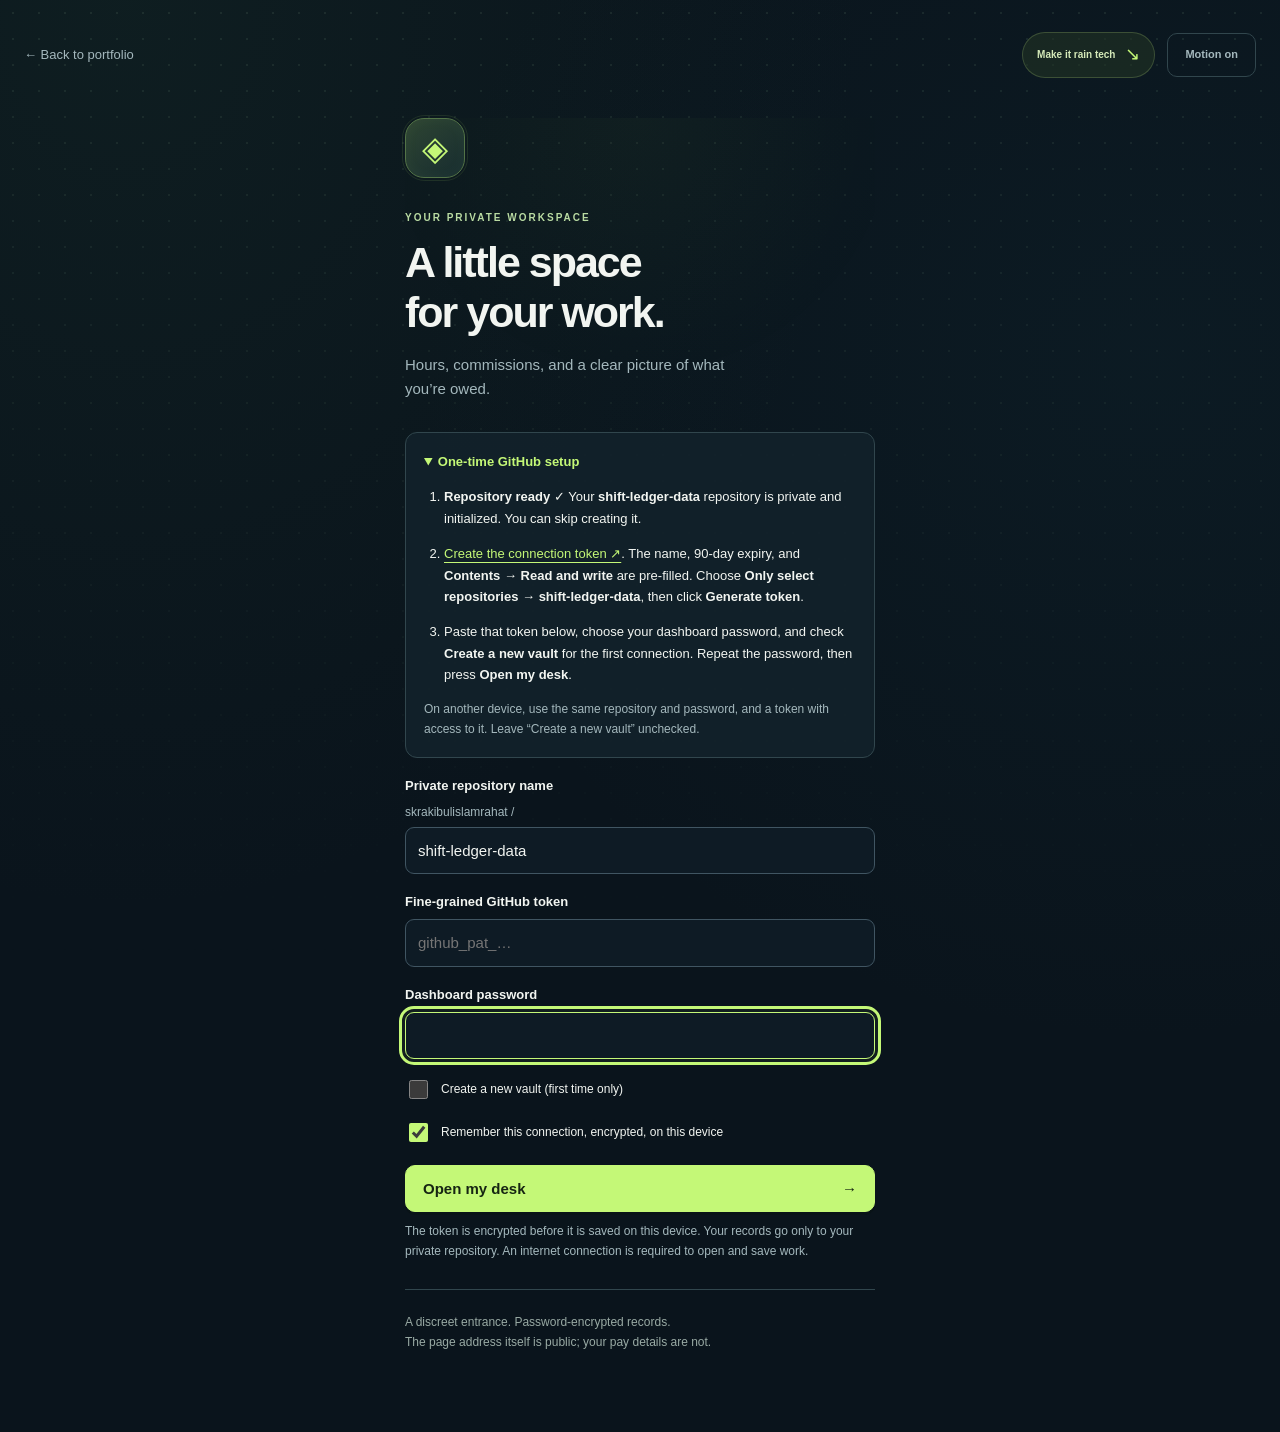
==== desk/index.html @ 4c1193f6 "Add separate company borrowing notebook with a sticky balance" ====
<!doctype html>
<html lang="en">
<head>
  <meta charset="utf-8">
  <meta name="viewport" content="width=device-width, initial-scale=1">
  <meta name="robots" content="noindex,nofollow,noarchive">
  <meta name="referrer" content="no-referrer">
  <meta name="theme-color" content="#0d1620">
  <meta http-equiv="Content-Security-Policy" content="default-src 'none'; script-src 'self'; style-src 'self'; connect-src https://api.github.com; img-src 'self' data:; font-src 'self'; base-uri 'none'; form-action 'none'; object-src 'none';">
  <title>Private desk</title>
  <link rel="icon" href="../favicon.ico">
  <link rel="stylesheet" href="./style.css?v=3">
  <link rel="stylesheet" href="./delight.css?v=3">
  <link rel="stylesheet" href="./workbench.css?v=5.1">
  <link rel="stylesheet" href="./sticky.css?v=6">
  <script type="module" src="./app.mjs?v=6"></script>
  <script type="module" src="./effects.mjs?v=5"></script>
  <script type="module" src="./ambience.mjs?v=5.1"></script>
</head>
<body>
  <div id="cursor-glow" aria-hidden="true"></div>
  <div id="gate" class="gate">
    <div class="gate-toolbar"><a href="../" class="back-link">← Back to portfolio</a><div class="gate-tools"><button type="button" class="rain-button" data-device-rain>Make it rain tech <span aria-hidden="true">↘</span></button><button class="motion-toggle quiet" data-motion-toggle type="button" aria-pressed="true">Motion on</button></div></div>
    <main class="gate-card">
      <button class="brand-mark secret-key" type="button" data-secret-key aria-label="Private desk logo. Tap three times for a secret." title="Curiosity has its rewards. Try three taps.">◈</button>
      <p class="eyebrow">YOUR PRIVATE WORKSPACE</p>
      <h1>A little space<br>for your work.</h1>
      <p class="muted">Hours, commissions, and a clear picture of what you’re owed.</p>
      <form id="unlock-form">
        <label for="unlock-password">Your password</label>
        <input id="unlock-password" name="password" type="password" autocomplete="current-password" required>
        <button class="primary full" type="submit">Unlock my desk <span aria-hidden="true">→</span></button>
        <button class="text-button full" type="button" data-action="connection">Change connection / use another token</button>
      </form>
      <form id="connect-form" hidden>
        <details class="setup-guide" open>
          <summary>One-time GitHub setup</summary>
          <ol>
            <li><strong>Repository ready ✓</strong> Your <strong>shift-ledger-data</strong> repository is private and initialized. You can skip creating it.</li>
            <li><a href="https://github.com/settings/personal-access-tokens/new?name=Private+Desk&amp;description=Sync+encrypted+work+records&amp;target_name=skrakibulislamrahat&amp;expires_in=90&amp;contents=write" target="_blank" rel="noopener noreferrer">Create the connection token ↗</a>. The name, 90-day expiry, and <strong>Contents → Read and write</strong> are pre-filled. Choose <strong>Only select repositories → shift-ledger-data</strong>, then click <strong>Generate token</strong>.</li>
            <li>Paste that token below, choose your dashboard password, and check <strong>Create a new vault</strong> for the first connection. Repeat the password, then press <strong>Open my desk</strong>.</li>
          </ol>
          <p>On another device, use the same repository and password, and a token with access to it. Leave “Create a new vault” unchecked.</p>
        </details>
        <label for="repo">Private repository name</label>
        <div class="input-prefix">skrakibulislamrahat /</div>
        <input id="repo" name="repo" value="shift-ledger-data" required pattern="[A-Za-z0-9_.-]{1,100}" autocomplete="off">
        <label for="token">Fine-grained GitHub token</label>
        <input id="token" name="token" type="password" required autocomplete="off" spellcheck="false" placeholder="github_pat_…">
        <label for="password">Dashboard password</label>
        <input id="password" name="password" type="password" required autocomplete="current-password">
        <label class="check"><input type="checkbox" name="create" id="create-vault"> Create a new vault (first time only)</label>
        <div id="confirm-wrap" hidden>
          <label for="confirm-password">Repeat password · at least 12 characters</label>
          <input id="confirm-password" type="password" name="confirm" autocomplete="new-password">
          <p class="hint">Save this password in your password manager. There is no password reset for encrypted records.</p>
        </div>
        <label class="check"><input type="checkbox" name="remember" checked> Remember this connection, encrypted, on this device</label>
        <button class="primary full" type="submit">Open my desk <span aria-hidden="true">→</span></button>
        <p class="hint">The token is encrypted before it is saved on this device. Your records go only to your private repository. An internet connection is required to open and save work.</p>
      </form>
      <p class="gate-note">A discreet entrance. Password-encrypted records.<br>The page address itself is public; your pay details are not.</p>
    </main>
  </div>
  <div id="workspace" hidden>
    <header class="app-header">
      <div class="header-identity"><button class="secret-key" type="button" data-secret-key aria-label="Private desk logo. Tap three times for a secret." title="Curiosity has its rewards. Try three taps.">◈</button><div><span class="wordmark">Private desk<span class="brand-period">.</span></span><span class="wordmark-caption">YOUR PERSONAL WORKBENCH</span></div></div>
      <a class="portfolio-link" href="../">← Back to portfolio</a>
      <div class="header-actions"><span id="sync-status" role="status">Connected</span><button class="motion-toggle quiet" data-motion-toggle type="button" aria-pressed="true">Motion on</button><button data-action="refresh" class="quiet">Refresh</button><button data-action="lock" class="quiet">Lock ↗</button></div>
    </header>
    <div class="app-shell">
      <div class="workspace-nav">
        <nav aria-label="Dashboard">
          <button data-view="today"><span aria-hidden="true">◷</span> Workbench</button>
          <button data-view="unpaid"><span aria-hidden="true">↗</span> Unpaid <span id="unpaid-count" class="badge">0</span></button>
          <button data-view="history"><span aria-hidden="true">▤</span> Payments</button>
          <button data-view="settings"><span aria-hidden="true">⚙</span> Settings</button>
        </nav>
        <button class="rain-button" type="button" data-device-rain><span aria-hidden="true">✧</span> Make it rain tech <span aria-hidden="true">↘</span></button>
      </div>
      <main id="main" tabindex="-1"></main>
      <footer class="desk-footer"><span><span class="status-dot" aria-hidden="true"></span> Your work. Safely kept.<small id="connection-label"></small></span><span>Auto-locks after 15 minutes.<small>A running shift keeps its start time.</small></span><button type="button" class="quiet" data-device-rain>Forecast: a chance of gadgets ↘</button></footer>
    </div>
  </div>
  <div id="notice" class="notice" role="alert" hidden><span id="notice-text"></span><button data-action="dismiss" aria-label="Dismiss message">×</button></div>
  <dialog id="modal"><div class="modal-top"><p class="eyebrow" id="modal-kicker">PRIVATE DESK</p><button data-action="close-modal" aria-label="Close dialog">×</button></div><div id="modal-content"></div></dialog>
  <dialog id="play-dialog" aria-labelledby="play-title" aria-describedby="play-description">
    <div class="modal-top"><p class="eyebrow">◈ SECRET UNLOCKED / THE POCKET LAB</p><button type="button" data-play-close aria-label="Close mini-game">×</button></div>
    <h2 id="play-title">A little bench break.</h2>
    <p id="play-description" class="muted">Tap the glowing, cracked phone to repair it. How many can you rescue?</p>
    <div class="game-toolbar"><div class="game-stats"><div><span>REPAIRED</span><strong id="game-score">0</strong></div><div><span id="game-time-label">SECONDS</span><strong id="game-time">20</strong></div></div><button type="button" id="game-mode" class="quiet" aria-pressed="false">Untimed mode</button></div>
    <div id="phone-grid" class="phone-grid" role="group" aria-label="Repair bench"></div>
    <p id="game-message" class="game-message" role="status">Your tiny repair universe is ready.</p>
    <div class="game-footer"><button type="button" id="game-start" class="primary">Start repairing →</button><span class="hint">Just for fun. Your work records stay untouched.</span></div>
  </dialog>
  <div id="secret-hint" class="secret-hint" role="status" hidden></div>
  <canvas id="desk-sparks" aria-hidden="true"></canvas>
  <canvas id="device-weather" aria-hidden="true"></canvas>
  <div id="print-report"></div>
  <input id="backup-file" type="file" accept=".json,application/json" hidden>
  <noscript>This private desk needs JavaScript to encrypt and open your records.</noscript>
</body>
</html>
---- desk/style.css ----
:root{color-scheme:dark;--bg:#0d1620;--panel:#14212c;--panel2:#192935;--border:#2c3e49;--text:#f2f5f1;--muted:#a5b5bd;--green:#c4f877;--ink:#162512;--danger:#ffb7aa;--radius:20px;font-family:Inter,ui-sans-serif,-apple-system,BlinkMacSystemFont,"Segoe UI",sans-serif;font-synthesis:none}
*{box-sizing:border-box}body{margin:0;background:var(--bg);color:var(--text);font-size:15px;line-height:1.55}button,input,select,textarea{font:inherit}button,a,input,textarea{touch-action:manipulation}button{cursor:pointer;border:1px solid var(--border);border-radius:10px;background:var(--panel2);color:var(--text);padding:11px 17px;min-height:44px;font-weight:600;transition:background .16s,transform .16s}button:hover{background:#243a48}button:active{transform:translateY(1px)}button:disabled{opacity:.5;cursor:wait}a{color:var(--green);text-underline-offset:4px}a:hover{color:#e1ffb8}input,textarea,select{width:100%;border:1px solid #405562;border-radius:9px;background:#0e1b25;color:var(--text);padding:11px 12px;min-height:46px}input:disabled{opacity:.6}input[type=checkbox]{accent-color:var(--green);width:19px;min-height:19px;height:19px;flex:0 0 auto}input[type=number]{font-variant-numeric:tabular-nums}textarea{resize:vertical;min-height:84px}label{display:block;font-size:13px;font-weight:600;margin:18px 0 7px}h1,h2,h3,p{margin-top:0}h1{font-size:clamp(30px,4vw,44px);line-height:1.15;letter-spacing:-1.7px;font-weight:650;margin-bottom:16px}h2{font-size:23px;letter-spacing:-.6px;margin-bottom:8px}h3{font-size:16px;letter-spacing:-.2px}p{margin-bottom:16px}small,.hint{font-size:12px;color:var(--muted);line-height:1.6}.hint{margin:10px 0}.muted{color:var(--muted)}.eyebrow{font-size:10px;font-weight:700;letter-spacing:2px;color:var(--muted);margin-bottom:13px}.primary{background:var(--green);border-color:var(--green);color:var(--ink)}.primary:hover{background:#d7ff9e;color:var(--ink)}.danger{color:var(--danger);border-color:#73473f;background:#302625}.quiet,.text-button{background:transparent}.text-button{border-color:transparent;color:var(--muted);font-size:12px}.full{width:100%;margin-top:20px;display:flex;justify-content:space-between;align-items:center}.text-button.full{justify-content:center;margin-top:6px}.check{display:flex;align-items:center;gap:10px;font-size:12px;font-weight:400}.gate{padding:32px 24px 64px;min-height:100vh;background:radial-gradient(ellipse at 50% 0,#20322b 0,transparent 60%)}.back-link{color:var(--muted);text-decoration:none;font-size:13px}.gate-card{width:min(100%,470px);margin:40px auto 0}.brand-mark{display:grid;place-items:center;width:54px;height:54px;border:1px solid #698447;border-radius:16px;background:#223323;color:var(--green);font-size:29px;margin-bottom:32px}.gate-card h1{font-size:43px}.gate-card>.muted{max-width:340px;margin-bottom:32px}.gate-note{color:#99aaa4;border-top:1px solid var(--border);padding-top:22px;margin-top:28px;font-size:12px;line-height:1.7}.setup-guide{padding:18px;background:var(--panel);border:1px solid var(--border);border-radius:12px;font-size:13px;line-height:1.65}.setup-guide summary{cursor:pointer;font-weight:600;color:var(--green)}.setup-guide ol{padding-left:20px}.setup-guide li{margin:14px 0}.setup-guide p{font-size:12px;margin-bottom:0;color:var(--muted)}.input-prefix{font-size:12px;color:var(--muted);padding-bottom:5px}.app-header{height:86px;border-bottom:1px solid var(--border);padding:0 40px;display:flex;align-items:center;justify-content:space-between;gap:16px}.wordmark{color:var(--text);text-decoration:none;font-size:19px;font-weight:600;letter-spacing:-.7px;white-space:nowrap}.wordmark span{color:var(--green);margin-right:10px}.header-actions{display:flex;align-items:center;gap:12px}.header-actions button{font-size:12px;min-height:38px;padding:7px 13px}#sync-status{font-size:11px;color:var(--muted);max-width:230px}.app-shell{display:grid;grid-template-columns:220px minmax(0,1fr);max-width:1440px;margin:auto;min-height:calc(100vh - 86px)}.sidebar{padding:42px 24px;border-right:1px solid var(--border);display:flex;flex-direction:column}.sidebar>.eyebrow{font-size:8px}.sidebar nav{display:grid;gap:8px}.sidebar nav button{display:flex;gap:12px;align-items:center;border:0;background:transparent;text-align:left;font-size:13px;min-height:48px;padding:12px}.sidebar nav button>span:first-child{font-size:20px;width:20px}.sidebar nav button[aria-current=page]{background:#243629;color:var(--green)}.badge{margin-left:auto;background:#344c2d;color:var(--green);padding:1px 7px;font-size:11px!important;border-radius:20px}.sidebar-foot{margin-top:auto;padding-top:80px;color:var(--muted);font-size:10px}.sidebar-foot p{font-size:10px;margin:8px 0;color:#83959e;overflow-wrap:anywhere}.status-dot{display:inline-block;height:6px;width:6px;background:var(--green);border-radius:50%;margin-right:6px}#main{padding:42px 40px 60px;min-width:0}.page-head{display:flex;justify-content:space-between;align-items:flex-start;gap:20px;margin-bottom:30px}.page-head h1{font-size:34px;margin-bottom:9px}.page-head p{font-size:13px;margin-bottom:0}.date-control{max-width:174px}.date-control label{margin:0 0 6px;font-size:11px}.panel{background:var(--panel);border:1px solid var(--border);border-radius:var(--radius);padding:26px}.panel+.panel{margin-top:20px}.two-cols{display:grid;grid-template-columns:minmax(0,1.35fr) minmax(260px,1fr);gap:20px;align-items:start}.two-cols .panel+.panel{margin-top:0}.clock-panel{display:flex;align-items:center;justify-content:space-between;gap:18px;margin-bottom:24px;background:linear-gradient(115deg,#253728,#1a2a29);border-color:#49613c}.clock-panel .eyebrow{color:#bdd2ae;margin-bottom:6px}.clock-amount{font-size:32px;line-height:1.1;font-weight:550;letter-spacing:-1px;font-variant-numeric:tabular-nums}.clock-caption{font-size:11px;color:#b3c8b8;margin:7px 0 0}.pill{display:inline-flex;align-items:center;gap:6px;border:1px solid var(--border);border-radius:20px;padding:4px 9px;font-size:10px;color:var(--muted)}.pill.live{border-color:#698447;color:var(--green)}.section-row{display:flex;align-items:center;justify-content:space-between;gap:12px;margin-bottom:16px}.section-row h2,.section-row h3{margin:0}.section-row button{font-size:12px;padding:7px 11px;min-height:36px}.counter-row{display:flex;justify-content:space-between;align-items:center;border-top:1px solid var(--border);padding:17px 0;gap:10px}.counter-row:last-of-type{padding-bottom:0}.counter-title{font-size:13px;font-weight:550}.counter-title small{display:block;font-size:11px;font-weight:400;margin-top:3px}.stepper{display:flex;align-items:center;gap:5px}.stepper button{width:36px;padding:0;min-height:38px;font-size:19px}.stepper input{width:57px;min-height:38px;padding:7px 2px;text-align:center;background:transparent;border-color:transparent;font-size:17px;appearance:textfield}.stepper input::-webkit-inner-spin-button{appearance:none}.form-footer{display:flex;align-items:center;justify-content:space-between;gap:12px;margin-top:22px}.form-footer .hint{margin:0}.amount-big{font-size:42px;font-weight:600;line-height:1.2;letter-spacing:-1.8px;font-variant-numeric:tabular-nums;margin:14px 0 20px}.breakdown{display:grid;gap:13px;font-size:13px}.breakdown>div{display:flex;justify-content:space-between;gap:12px}.breakdown>div>span{color:var(--muted)}.breakdown strong{font-weight:500;font-variant-numeric:tabular-nums}.rule{border:0;border-top:1px solid var(--border);margin:23px 0}.bonus-note{color:var(--green);font-size:12px;margin:16px 0 0}.mini-stats{display:grid;grid-template-columns:repeat(3,1fr);gap:16px;margin:24px 0}.mini-stat{border:1px solid var(--border);border-radius:16px;background:var(--panel);padding:20px}.mini-stat span{display:block;font-size:11px;color:var(--muted);margin-bottom:8px}.mini-stat strong{font-size:25px;font-weight:550;letter-spacing:-.7px}.empty{text-align:center;padding:42px 24px;color:var(--muted)}.empty .empty-icon{display:block;font-size:36px;color:#64835c;margin-bottom:12px}.empty h2{color:var(--text);font-size:22px}.empty p{font-size:13px;max-width:340px;margin:0 auto 22px}.row-list{display:grid;gap:12px}.day-row,.payment-row{background:var(--panel);border:1px solid var(--border);border-radius:14px;padding:18px;display:flex;align-items:center;gap:16px}.row-copy{flex:1;min-width:0}.row-copy strong{display:block;font-size:14px}.row-copy p{font-size:11px;color:var(--muted);margin:4px 0 0}.row-amount{font-size:18px;font-weight:550;font-variant-numeric:tabular-nums;white-space:nowrap}.row-actions{display:flex;gap:6px}.row-actions button{padding:7px 12px;min-height:38px;font-size:12px}.selection-bar{padding:20px;background:#253629;border:1px solid #4f663e;border-radius:14px;display:flex;justify-content:space-between;gap:16px;align-items:center;margin:24px 0}.selection-bar p{margin:0;font-size:12px;color:#bdccba}.selection-bar strong{display:block;font-size:23px;margin-top:4px;color:var(--text);font-weight:550}.actions{display:flex;gap:8px;flex-wrap:wrap}.rate-grid{display:grid;grid-template-columns:repeat(2,1fr);gap:0 16px}.settings-panel{max-width:700px}.settings-panel .actions{margin-top:20px}.settings-panel details{margin:22px 0 0;font-size:13px;color:var(--muted)}.settings-panel details summary{cursor:pointer;color:var(--text)}.settings-panel details p{margin-top:12px}.notice{position:fixed;bottom:24px;left:50%;transform:translateX(-50%);z-index:30;background:#eef4e8;color:#172413;border:1px solid #c4f877;border-radius:12px;box-shadow:0 15px 70px #0008;padding:16px 12px 16px 20px;display:flex;align-items:center;gap:16px;max-width:650px;width:calc(100% - 40px);font-size:13px}.notice button{background:transparent;color:#172413;border:0;padding:0;min-width:36px;font-size:23px;flex-shrink:0}.notice.error{background:#3c2625;color:#ffe3dc;border-color:#b88072}.notice.error button{color:#ffe3dc}dialog{background:var(--bg);color:var(--text);border:1px solid var(--border);border-radius:22px;width:min(730px,calc(100% - 32px));max-height:90dvh;padding:25px 28px;box-shadow:0 30px 100px #000a}dialog::backdrop{background:#040a12cc;backdrop-filter:blur(4px)}.modal-top{display:flex;align-items:center;justify-content:space-between;margin-bottom:12px}.modal-top .eyebrow{margin:0}.modal-top button{background:transparent;border:0;font-size:25px;padding:0 8px;min-height:36px}.shift-row{display:grid;grid-template-columns:1fr 1fr 80px 36px;gap:9px;align-items:end;border-top:1px solid var(--border);padding:12px 0}.shift-row label{font-size:11px;margin:0 0 6px}.shift-row input{font-size:12px;padding:8px;min-height:42px;min-width:0}.shift-row button{padding:0;min-height:42px}.shift-help{margin-top:12px}.edit-shifts{margin-top:26px}.modal-actions{display:flex;justify-content:flex-end;gap:10px;margin-top:26px;padding-top:20px;border-top:1px solid var(--border)}.modal-actions .danger{margin-right:auto}.report-pre{font-family:ui-monospace,SFMono-Regular,Consolas,monospace;white-space:pre-wrap;overflow-wrap:anywhere;font-size:12px;line-height:1.8;background:var(--panel);padding:20px;border-radius:12px;border:1px solid var(--border);max-height:45vh;overflow:auto}.report-total{font-size:36px;color:var(--green);letter-spacing:-1px;margin:16px 0}.reopened{opacity:.65}.confirm-body{font-size:14px;color:var(--muted)}#print-report{display:none}:focus-visible{outline:3px solid var(--green);outline-offset:3px}[hidden]{display:none!important}.busy{cursor:progress}
@media(min-width:1400px){#main{padding:48px 54px}.two-cols{gap:24px}.panel{padding:30px}}
@media(max-width:1080px){.app-shell{grid-template-columns:180px minmax(0,1fr)}.sidebar{padding:35px 15px}#main{padding:32px 24px}.two-cols{grid-template-columns:1fr}.two-cols>.panel:last-child{margin-top:0}.app-header{padding:0 24px}.amount-big{font-size:36px}}
@media(max-width:700px){body{font-size:14px}.app-header{padding:0 18px;height:72px}.wordmark{font-size:16px}.header-actions{gap:5px}.header-actions button{padding:7px 10px;font-size:11px}#sync-status{display:none}.app-shell{display:flex;flex-direction:column}.sidebar{padding:10px 12px;border-right:0;border-bottom:1px solid var(--border)}.sidebar>.eyebrow,.sidebar-foot{display:none}.sidebar nav{display:flex;justify-content:space-between;gap:3px}.sidebar nav button{gap:6px;min-height:44px;font-size:11px;padding:8px 9px}.sidebar nav button>span:first-child{display:none}.badge{font-size:9px!important;padding:1px 5px}#main{padding:28px 18px 48px}.page-head{gap:12px;margin-bottom:22px}.page-head h1{font-size:28px}.page-head p{font-size:12px}.date-control{max-width:145px}.date-control input{font-size:12px;min-height:42px;padding:8px}.panel{padding:22px;border-radius:17px}.clock-panel{padding:20px;gap:10px}.clock-amount{font-size:28px}.clock-panel button{font-size:12px;padding:10px 13px}.mini-stats{gap:9px}.mini-stat{padding:14px 11px}.mini-stat strong{font-size:20px}.mini-stat span{font-size:10px}.selection-bar{align-items:flex-start;flex-direction:column}.selection-bar .actions{width:100%}.selection-bar .actions button{flex:1;font-size:12px}.day-row,.payment-row{padding:15px 12px;gap:10px;flex-wrap:wrap}.row-actions{margin-left:auto}.row-amount{font-size:16px}.row-copy{min-width:140px}.row-copy p{font-size:10px}.gate{padding:25px 24px 40px}.gate-card{margin-top:35px}.gate-card h1{font-size:38px}.brand-mark{margin-bottom:24px}dialog{padding:20px;max-height:94dvh;width:calc(100% - 20px)}.shift-row{grid-template-columns:1fr 1fr}.shift-row>div:nth-child(3){max-width:120px}.shift-row button{justify-self:end;width:42px}.modal-actions{flex-wrap:wrap}.modal-actions .danger{margin-right:0}.form-footer{align-items:flex-end}.form-footer button{white-space:nowrap}.notice{bottom:14px}.rate-grid{gap:0 12px}}
@media(prefers-reduced-motion:reduce){*{transition:none!important;scroll-behavior:auto!important}}
@media print{color-scheme:light;body{background:#fff;color:#000;font:12px/1.6 sans-serif}body>*:not(#print-report){display:none!important}#print-report{display:block;white-space:pre-wrap;font:11px/1.7 monospace;padding:20px}#print-report:empty::before{content:"Open a payment report and choose Print / PDF."}@page{margin:18mm}}
---- desk/delight.css ----
/* A quiet instrument panel, with a little room for play. */
:root{--cyan:#78dcdf;--glow:#c4f87726}
body{background-image:radial-gradient(ellipse at 85% 0,#244a432e,transparent 48%)}
button,a,input,textarea{transition:background .2s,border-color .2s,box-shadow .2s,color .2s,transform .2s}
button:hover:not(:disabled){border-color:#6b8873}
.primary{box-shadow:0 3px 0 #080f0933,0 0 0 0 var(--glow)}
.primary:hover:not(:disabled){box-shadow:0 0 30px var(--glow);transform:translateY(-2px)}
.primary:active:not(:disabled){transform:translateY(1px)}
input:focus,textarea:focus,select:focus{border-color:var(--green);box-shadow:0 0 0 4px #c4f8770b}
.app-header{position:sticky;top:0;z-index:20;display:grid;grid-template-columns:auto 1fr auto;height:auto;min-height:86px;background:#0d1620f2;backdrop-filter:blur(18px);box-shadow:0 4px 30px #0002}
.header-identity{display:flex;align-items:center;gap:9px}
.portfolio-link{justify-self:start;margin-left:16px;font-size:12px;text-decoration:none;white-space:nowrap;border:1px solid #354b49;border-radius:9px;padding:9px 13px;color:#cee0d6}
.portfolio-link:hover{background:#25382c;border-color:#8aaf61;transform:translateX(-2px)}
.secret-key{display:grid;place-items:center;flex-shrink:0;width:42px;height:42px;min-height:42px;padding:0;border:1px solid #537347;border-radius:13px;color:var(--green);background:linear-gradient(140deg,#2e4532,#172c30);font-size:27px;box-shadow:inset 0 0 15px #c4f8770a;position:relative}
.secret-key::after{content:"";position:absolute;inset:-4px;border:1px solid #c4f8771a;border-radius:17px;pointer-events:none}
.secret-key:hover{transform:rotate(-9deg);box-shadow:0 0 26px #c4f87725}
.header-actions{gap:8px}.header-actions #sync-status{max-width:190px;font-size:10px}
.motion-toggle{font-size:11px;white-space:nowrap;color:var(--muted)}
.gate-toolbar{display:flex;justify-content:space-between;align-items:center;gap:12px;max-width:1400px;margin:auto}
.gate .brand-mark{width:60px;height:60px;font-size:34px;border-radius:19px}
.gate .brand-mark::after{border-radius:23px}
.gate{position:relative;isolation:isolate;background:radial-gradient(ellipse at 50% 10%,#29433173,transparent 58%)}
.gate::before{content:"";position:absolute;inset:0;z-index:-1;pointer-events:none;opacity:.22;background-image:radial-gradient(#8cb090 1px,transparent 1px);background-size:26px 26px;mask-image:linear-gradient(#000,transparent 70%)}
.gate-card{animation:arrive .75s cubic-bezier(.16,1,.3,1) both}
.gate-card h1{letter-spacing:-2px}
.gate-card>.eyebrow{color:#b9dba2}
.sidebar{background:linear-gradient(180deg,#11212b44,transparent 55%)}
.sidebar nav button{position:relative;overflow:hidden;transition:color .2s,background .2s,transform .2s}
.sidebar nav button:hover{transform:translateX(3px);background:#1b302c}
.sidebar nav button[aria-current=page]{background:linear-gradient(100deg,#314a2b,#24352b);box-shadow:inset 3px 0 var(--green)}
.curiosity-note{border-top:1px solid #34443f;padding-top:20px;margin-bottom:32px;font-size:12px;color:#c8d6c8;line-height:1.7;max-width:160px}
.curiosity-note>span{display:block;color:var(--green);font-size:28px;margin-bottom:7px}
.curiosity-note small{display:block;font-size:10px;color:var(--muted);margin-top:8px}
.panel{box-shadow:0 8px 32px #0000000c;background:linear-gradient(145deg,#192b3444,transparent 60%),var(--panel)}
.page-head h1{letter-spacing:-1.3px}.page-head .eyebrow{color:#bdd2ba}
.clock-panel{position:relative;isolation:isolate;overflow:hidden;min-height:190px;background:linear-gradient(115deg,#2b412c,#192f30 74%,#1c3433);border-color:#577044;box-shadow:inset 0 1px #c4f87714,0 12px 50px #0002}
.clock-panel::before{content:"";position:absolute;inset:0;z-index:-1;background-image:radial-gradient(#c4f87740 1px,transparent 1px);background-size:20px 20px;mask-image:linear-gradient(90deg,transparent 10%,#000 70%,transparent)}
.clock-panel::after{content:"";position:absolute;width:45%;height:180%;top:-40%;left:0;z-index:-1;background:linear-gradient(90deg,transparent,#b1f97b06,transparent);transform:translateX(-150%) rotate(18deg);animation:light-sweep 12s ease-in-out infinite}
.clock-copy{max-width:48%;position:relative;z-index:2}.clock-amount{font-size:40px;font-weight:580;letter-spacing:-1.5px}.clock-caption{max-width:245px}
.clock-actions{display:grid;justify-items:stretch;gap:8px;position:relative;z-index:2;max-width:190px}
.clock-actions .primary{min-height:46px}.manual-hours{border-color:#6b8b6f;background:#1528226e;color:#e2ecdc}
.clock-action-hint{font-size:10px;color:#bfd0bc;text-align:center;max-width:175px;margin-top:3px}
.clock-orbit{position:absolute;left:54%;top:48%;width:144px;height:144px;transform:translate(-50%,-50%);pointer-events:none}
.orbit-ring{position:absolute;inset:0;border:1px solid #a9d97a4a;border-radius:50%}
.orbit-outer{border-style:dashed;animation:orbit-spin 45s linear infinite}
.orbit-outer::before,.orbit-inner::before{content:"";position:absolute;top:50%;left:-4px;width:7px;height:7px;border-radius:50%;background:var(--green);box-shadow:0 0 14px #c4f87780}
.orbit-inner{inset:15px;border-color:#78dcdf50;animation:orbit-spin 18s linear infinite reverse}
.orbit-inner::before{background:var(--cyan);width:5px;height:5px;left:-3px}
.orbit-core{position:absolute;inset:31px;border:1px solid #7bb28b66;border-radius:50%;background:radial-gradient(circle,#9fdf7350,#24544733 70%);display:grid;place-items:center;box-shadow:0 0 35px #c4f8770c}
.orbit-core svg{width:44px;height:44px;stroke:#d6f4bf;stroke-width:1.4;stroke-linecap:round;stroke-linejoin:round;animation:phone-float 5s ease-in-out infinite}
.orbit-caption{position:absolute;top:calc(100% + 10px);width:100%;text-align:center;color:#b5d6bc;font:8px ui-monospace,monospace;letter-spacing:2px;white-space:nowrap}
.is-running .clock-copy .eyebrow::before{content:"";display:inline-block;width:6px;height:6px;margin-right:8px;background:var(--green);border-radius:50%;animation:live-beat 2s ease-out infinite}
.stepper button:hover{background:#2e4634;color:var(--green);transform:scale(1.08)}
.stepper button:active{transform:scale(.94)}
.counter-title{margin:0}.counter-row{padding:20px 0}.counter-row:first-of-type{padding-top:20px}
#day-form{margin-bottom:24px}
.amount-big,.report-total{color:#d1f6ab;text-shadow:0 0 30px #c4f8770c}
.mini-stat{position:relative;overflow:hidden}.mini-stat::after{content:"";position:absolute;height:2px;width:34px;left:20px;top:0;background:var(--green);box-shadow:0 0 14px #c4f87755}
.payment-row{border-left:2px solid #91bd61}.report-total.payment-celebration{animation:paid-glow 1.3s ease-out}
.empty-icon{animation:phone-float 6s ease-in-out infinite}.empty{background:radial-gradient(ellipse at 50% 0,#45654424,transparent 70%),var(--panel)}
dialog[open]{animation:dialog-arrive .3s cubic-bezier(.16,1,.3,1) both}
#desk-sparks{position:fixed;inset:0;width:100%;height:100%;pointer-events:none;z-index:25}
.secret-hint{position:fixed;top:100px;left:24px;z-index:26;font-size:12px;background:#21382b;color:#e2efda;border:1px solid #70994e;padding:12px 18px;border-radius:12px;box-shadow:0 8px 30px #0006;pointer-events:none;max-width:calc(100% - 48px);animation:arrive .25s ease-out}
#play-dialog{width:min(560px,calc(100% - 24px));background:radial-gradient(ellipse at 50% 0,#29412e88,transparent 60%),var(--bg);border-color:#617b4b}
#play-dialog h2{font-size:32px;letter-spacing:-1.2px}#play-description{font-size:13px;max-width:390px}
#play-dialog .eyebrow{font-size:9px;letter-spacing:1.4px;color:var(--green)}
.game-toolbar{display:flex;align-items:center;justify-content:space-between;gap:12px;margin:24px 0 16px}
.game-stats{display:flex;gap:32px}.game-stats span{display:block;font-size:8px;letter-spacing:1.4px;color:var(--muted)}.game-stats strong{display:block;font:32px/1.4 ui-monospace,monospace;color:var(--green)}
#game-mode{font-size:11px;min-height:38px}#game-mode[aria-pressed=true]{border-color:#8cb260;color:var(--green)}
.phone-grid{display:grid;grid-template-columns:repeat(3,1fr);gap:12px}
.game-phone{display:flex;flex-direction:column;align-items:center;justify-content:center;min-height:110px;gap:5px;border:1px solid #314e49;background:#11232a;border-radius:15px;color:#71958f;position:relative;overflow:hidden}
.game-phone svg{width:36px;height:52px;stroke:currentColor;fill:none;stroke-width:1.5;stroke-linecap:round;stroke-linejoin:round}
.game-phone .phone-crack{visibility:hidden}.game-phone .phone-check{visibility:visible}
.game-phone span{font-size:10px;font-weight:500}.game-phone:disabled{cursor:default;opacity:.65}
.game-phone.is-target{background:#2e482b;border-color:var(--green);color:#d7ffac;box-shadow:0 0 25px #c4f87719,inset 0 0 22px #c4f87709}
.game-phone.is-target .phone-crack{visibility:visible}.game-phone.is-target .phone-check{visibility:hidden}
.game-phone.is-target::after{content:"";position:absolute;left:0;right:0;height:1px;background:#d9ffa38c;box-shadow:0 0 9px #c4f87770;animation:repair-scan 2.4s ease-in-out infinite}
.game-message{min-height:42px;margin:17px 0 5px;font-size:13px;color:#d7e9c9;line-height:1.6}
.game-footer{display:flex;align-items:center;gap:16px}.game-footer>.hint{max-width:200px;margin:0;font-size:10px}.game-footer>.primary{white-space:nowrap;font-size:13px}
@keyframes arrive{from{opacity:0;transform:translateY(15px)}to{opacity:1;transform:translateY(0)}}
@keyframes dialog-arrive{from{opacity:0;transform:translateY(12px) scale(.98)}to{opacity:1;transform:none}}
@keyframes orbit-spin{to{transform:rotate(360deg)}}
@keyframes phone-float{0%,100%{transform:translateY(0)}50%{transform:translateY(-4px)}}
@keyframes light-sweep{0%,65%{transform:translateX(-150%) rotate(18deg)}100%{transform:translateX(340%) rotate(18deg)}}
@keyframes live-beat{0%{box-shadow:0 0 0 0 #c4f87750}85%,100%{box-shadow:0 0 0 7px #c4f87700}}
@keyframes paid-glow{0%,100%{text-shadow:0 0 0 transparent;transform:scale(1)}35%{text-shadow:0 0 30px #c4f87780;transform:scale(1.03);transform-origin:left}}
@keyframes repair-scan{0%,100%{top:14%;opacity:.3}50%{top:85%;opacity:.9}}
@media(min-width:1400px){.clock-panel{min-height:208px}.clock-orbit{width:152px;height:152px}}
@media(max-width:1150px){.header-actions #sync-status{display:none}.app-header{padding:0 24px}.portfolio-link{margin-left:4px}.clock-orbit{left:54%;width:116px;height:116px}.orbit-core{inset:27px}.orbit-core svg{width:37px}.clock-action-hint{max-width:150px}}
@media(max-width:900px){.clock-orbit{opacity:.35;left:57%;width:130px;height:130px}.orbit-caption{display:none}.clock-copy{max-width:50%}.clock-actions{max-width:148px}.wordmark{font-size:16px}.portfolio-link{font-size:11px;padding:8px 10px}}
@media(max-width:700px){.app-header{grid-template-columns:1fr auto;padding:12px 18px 10px;gap:10px;min-height:0}.portfolio-link{justify-self:end;margin:0;font-size:11px}.header-actions{grid-column:1/-1;justify-content:flex-end;border-top:1px solid #2c3e4966;padding-top:8px}.header-actions .motion-toggle{margin-right:auto}.header-actions button{min-height:32px;padding:5px 10px}.secret-key{width:34px;height:34px;min-height:34px;font-size:24px;border-radius:11px}.secret-key::after{inset:-3px;border-radius:14px}.sidebar{background:#10212a}.sidebar nav button:hover{transform:none}.page-head h1{font-size:27px}.page-head{flex-wrap:wrap}.page-head>div:first-child{min-width:170px}.date-control{width:145px}.clock-panel{min-height:204px;padding:22px 20px;align-items:flex-start}.clock-copy{max-width:52%;padding-top:6px}.clock-amount{font-size:34px}.clock-caption{font-size:10px;max-width:180px}.clock-actions{width:135px;max-width:44%;align-self:center}.clock-orbit{width:130px;height:130px;left:49%;top:65%;opacity:.14}.orbit-caption{display:none}.clock-actions button{min-height:42px}.clock-action-hint{font-size:9px;max-width:135px}.clock-panel .eyebrow{font-size:9px;letter-spacing:1.4px}.counter-row{padding:18px 0}.secret-hint{top:132px;left:18px}.gate-card{margin-top:35px}.gate-toolbar .motion-toggle{padding:8px;min-height:36px}.phone-grid{gap:9px}.game-phone{min-height:101px}.game-footer{flex-wrap:wrap;gap:9px}.game-footer>.hint{max-width:none}#play-dialog h2{font-size:28px}}
@media(max-width:380px){.wordmark{font-size:14px}.portfolio-link{font-size:10px;padding:8px}.header-identity{gap:6px}.clock-copy{max-width:48%}.clock-amount{font-size:30px}.clock-actions{max-width:47%}.clock-panel{padding:20px 16px}.panel{padding:20px}.game-stats{gap:22px}}
:root[data-motion=off] *, :root[data-motion=off] *::before, :root[data-motion=off] *::after{animation:none!important;transition:none!important;scroll-behavior:auto!important}
:root[data-motion=off] #desk-sparks{display:none}
@media(prefers-reduced-motion:reduce){*,*::before,*::after{animation:none!important;transition:none!important;scroll-behavior:auto!important}#desk-sparks{display:none}}
@media print{#desk-sparks,#play-dialog,.secret-hint{display:none!important}}
---- desk/workbench.css ----
/* Workbench v5: an open desk, clear numbers, and a little atmosphere. */
:root{--bg:#0a141c;--panel:#13222beb;--muted:#a4b8bd;--border:#31464d;--radius:22px}
body{isolation:isolate;overflow-x:clip;background:#0a141c;background-image:radial-gradient(ellipse at 10% 0,#254d382b,transparent 45%),radial-gradient(ellipse at 90% 25%,#18445024,transparent 45%)}
body::before{content:"";position:fixed;inset:0;z-index:-2;pointer-events:none;background-image:radial-gradient(#78969040 .7px,transparent .7px);background-size:24px 24px;mask-image:linear-gradient(#0009,transparent 90%)}
#cursor-glow{position:fixed;left:0;top:0;width:740px;height:740px;pointer-events:none;z-index:-1;opacity:0;transform:translate(calc(var(--cursor-x,50vw) - 50%),calc(var(--cursor-y,35vh) - 50%));background:radial-gradient(260px circle at 45% 42%,#b1ed542a,transparent 100%),radial-gradient(280px circle at 60% 60%,#56dae72a,transparent 100%);transition:opacity .7s;will-change:transform}
#device-weather{position:fixed;inset:0;width:100%;height:100%;z-index:27;pointer-events:none}
:root[data-pointer=active] #cursor-glow{opacity:1}
.app-header{grid-template-columns:1fr auto auto;padding:15px max(28px,calc((100vw - 1360px)/2));min-height:84px;border-color:#29414999;background:#0a141ce6;gap:24px}
.wordmark{font-size:23px;font-weight:650;letter-spacing:-1px}.brand-period{color:var(--green);margin:0!important}.wordmark-caption{display:block;font:8px ui-monospace,monospace;letter-spacing:1.8px;color:#93b0ad;margin-top:2px}.header-identity{gap:13px}.header-identity .secret-key{width:40px;height:40px}
.portfolio-link{margin:0;font-size:11px;background:#11222a66}.header-actions button{min-height:34px;font-size:11px}.header-actions #sync-status{max-width:135px;line-height:1.4;font-size:9px}
.app-shell{display:block;max-width:1360px;padding:0 30px;min-height:calc(100vh - 85px)}
.workspace-nav{display:flex;justify-content:space-between;align-items:center;gap:20px;padding:24px 0 0}
.workspace-nav nav{display:flex;gap:4px;background:#101f28d9;border:1px solid #2b4146;border-radius:15px;padding:5px}
.workspace-nav nav button{min-height:39px;padding:8px 18px;border:0;background:transparent;font-size:12px;font-weight:550;color:#b1c1c4;display:flex;align-items:center;gap:9px;border-radius:10px}
.workspace-nav nav button>span:first-child{font-size:17px}.workspace-nav nav button[aria-current=page]{color:#203217;background:var(--green);box-shadow:0 1px 10px #c4f87715}
.workspace-nav nav button:hover:not([aria-current=page]){background:#263c36;color:#e2f2d4}.workspace-nav .badge{font-size:9px!important;min-width:18px;text-align:center;background:#2b462f}.workspace-nav [aria-current=page] .badge{background:#344c27;color:#e4ffbd}
.rain-button{font-size:11px;min-height:38px;padding:8px 14px;border:1px solid #5972478c;border-radius:30px;color:#d5eab9;background:#24382488;display:inline-flex;align-items:center;justify-content:center;gap:10px;white-space:nowrap}
.rain-button:hover{background:#334e2f;box-shadow:0 0 25px #c4f87719}.rain-button>span:first-child{color:var(--green);font-size:18px}
#main{padding:34px 0 32px;outline-offset:8px}.page-head{margin-bottom:25px}.workbench-heading{align-items:center}.page-head h1{font-size:clamp(29px,3vw,42px);font-weight:580;letter-spacing:-1.6px;margin-bottom:9px}.page-head .eyebrow{font-size:9px;letter-spacing:1.8px;margin-bottom:10px}.page-head p.muted{font-size:12px}.heading-divider{padding:0 10px;color:#608275}.date-control{max-width:190px;width:190px}.date-control label{font-size:10px;letter-spacing:.3px;color:#bfd1c8}.date-control input{background:#13262cbd;border-color:#425e56;font-size:13px;min-height:45px;border-radius:12px}
.panel{background:radial-gradient(450px circle at var(--spot-x,50%) var(--spot-y,0px),#b1ed540a,transparent 68%),linear-gradient(125deg,#172c32d9,#11202aed);border:1px solid #365049b0;box-shadow:inset 0 1px #def9d505,0 15px 45px #00000012;border-radius:22px;padding:25px;transition:border-color .25s,box-shadow .25s}
.panel:hover{border-color:#66855b8c;box-shadow:inset 0 1px #def9d50a,0 15px 45px #0000001a}.panel+.panel{margin-top:0}.section-row .eyebrow{margin-bottom:8px}.section-row{align-items:flex-start}.section-row h2{font-size:24px;font-weight:580;letter-spacing:-.8px}.section-number{font:11px ui-monospace,monospace;border:1px solid #46615266;border-radius:50%;width:28px;height:28px;display:grid;place-items:center;color:#8ca68d;flex-shrink:0}
.overview-grid{display:grid;grid-template-columns:1.35fr 1fr 1fr;gap:18px;margin-bottom:19px}.overview-grid>.panel{margin:0;min-width:0;min-height:288px}
.earnings-panel{background:radial-gradient(380px circle at var(--spot-x,0%) var(--spot-y,0%),#a8d96719,transparent 70%),linear-gradient(140deg,#233b2eeb,#142b2af2);border-color:#76935070}
.earnings-panel .section-row{align-items:center;margin-bottom:15px}.earnings-panel .eyebrow{font-size:9px;letter-spacing:1.8px;color:#c1d8a9;margin:0}.earnings-panel .pill{font-size:9px;background:#213a2866;border-color:#75965755;color:#c8d9b8}
.earnings-main{display:flex;align-items:center;justify-content:space-between;gap:4px}.earnings-main>div:first-child{min-width:0}.earnings-panel .amount-big{font-size:clamp(34px,4vw,56px);font-weight:550;letter-spacing:-2.8px;line-height:1.1;margin:0 0 8px;color:#e5ffbd;overflow-wrap:anywhere}.earnings-caption{font-size:11px;color:#d6e4c6;margin-bottom:15px}.earnings-caption>span:last-child{display:block;font-size:9px;color:#97b09b;margin-top:2px}.pay-orbit{width:85px;height:85px;flex-shrink:0;margin-top:-16px}.pay-orbit svg{width:100%;height:100%;filter:drop-shadow(0 0 9px #c4f87713)}
.earnings-panel .breakdown{gap:6px;font-size:11px;margin-top:8px}.earnings-panel .breakdown>div>span{display:flex;align-items:center;color:#b5c8b7;gap:7px}.earnings-panel .breakdown>div>span::before{content:"";height:5px;width:5px;border-radius:50%;background:var(--green);flex-shrink:0}.earnings-panel .breakdown>div:nth-child(2)>span::before{background:#78dcdf}.earnings-panel .breakdown>div:nth-child(3)>span::before{background:#c3adff}.earnings-panel .breakdown>div:nth-child(4)>span::before{background:#ffcc85}.pay-footnote{font-size:9px;color:#8faa95;margin:13px 0 0}
.overview-grid .clock-panel{display:flex;flex-direction:column;align-items:stretch;justify-content:flex-start;gap:0;min-height:288px;isolation:isolate;position:relative;overflow:hidden;background:radial-gradient(350px circle at var(--spot-x,100%) var(--spot-y,0%),#78dcdf15,transparent 70%),linear-gradient(150deg,#182f35eb,#12262eec)}
.clock-panel::before{mask-image:linear-gradient(90deg,transparent,#0005);opacity:.5}.clock-panel::after{display:none}.clock-panel .clock-copy{max-width:100%;z-index:2;padding:0;pointer-events:none}.clock-panel .eyebrow{font-size:9px;color:#b4d4cf;margin-bottom:18px;letter-spacing:1.8px}.clock-panel .clock-amount{font-size:clamp(30px,3.3vw,43px);letter-spacing:-1.8px;font-weight:540;position:relative;z-index:3}.clock-panel .clock-caption{font-size:10px;line-height:1.5;max-width:180px;position:relative;z-index:3;color:#95b7b3;margin-top:10px}
.clock-panel .clock-actions{display:flex;gap:7px;max-width:none;width:100%;margin-top:auto;padding-top:20px;align-self:stretch}.clock-actions button{flex:1;padding:9px 10px;font-size:11px;min-height:40px;white-space:nowrap}.clock-panel .clock-action-hint{font-size:9px;text-align:left;max-width:none;color:#94aba3;margin:10px 0 0}
.device-cluster{position:absolute;right:9px;top:38px;width:132px;height:147px;background:transparent;border:0;padding:0;z-index:1;opacity:.58;transform:rotate(-9deg);transition:opacity .3s,transform .3s}
.device-cluster:hover{background:transparent!important;opacity:1;transform:rotate(0deg) scale(1.05)}.device-cluster span{display:block;position:absolute}.device-cluster svg{stroke:currentColor;stroke-width:1.1;stroke-linecap:round;stroke-linejoin:round;width:100%;height:100%}.cluster-laptop{width:98px;height:98px;right:0;top:10px;color:#80d3d1;animation:device-drift 6s ease-in-out infinite}.cluster-tablet{width:63px;height:76px;left:10px;bottom:4px;color:#9eaede;transform:rotate(-12deg);animation:device-drift 7s ease-in-out infinite reverse}.cluster-phone{width:45px;height:57px;right:12px;bottom:10px;color:var(--green);transform:rotate(12deg);animation:device-drift 5s ease-in-out infinite}.cluster-orbit{inset:12px;border:1px dashed #83cab64a;border-radius:50%;z-index:-1;animation:orbit-spin 38s linear infinite}
.balance-panel{display:flex;flex-direction:column}.balance-panel>.eyebrow{font-size:9px;letter-spacing:1.8px;color:#b8cac5;margin-bottom:19px}.balance-amount{font-size:clamp(29px,3.2vw,42px);font-weight:550;letter-spacing:-1.6px;line-height:1.1;overflow-wrap:anywhere}.balance-caption{font-size:10px;color:#97b0b3;margin:10px 0 22px}.balance-details{display:grid;gap:8px;font-size:10px;margin-bottom:16px}.balance-details>div{display:flex;justify-content:space-between;gap:10px}.balance-details span{color:#a3bab9}.balance-details strong{font-weight:500;color:#c7d8d0}.balance-link{display:flex;align-items:center;justify-content:space-between;gap:12px;width:100%;font-size:11px;min-height:38px;padding:8px 12px;margin-top:auto;border-color:#50714c;background:#263d29;color:#d9efbf}.balance-note{font-size:8px;color:#8aa49f;margin-top:8px}
.activity-strip{display:grid;grid-template-columns:215px 1fr;gap:20px;align-items:center;border:1px solid #37514999;border-radius:18px;background:#10232ba6;padding:16px 24px;margin-bottom:27px;overflow:hidden}.activity-heading{border-right:1px solid #3b554a88}.activity-heading .eyebrow{font-size:8px;letter-spacing:1.8px;color:#acbfa4;margin-bottom:8px}.activity-heading>strong{display:block;font-size:23px;font-weight:500;letter-spacing:-.7px}.activity-heading>span{font-size:9px;color:#8da9a5}.activity-days{display:grid;grid-template-columns:repeat(7,minmax(0,1fr));gap:10px}.activity-day{border:1px solid transparent;background:transparent;border-radius:9px;padding:4px 5px;display:flex;flex-direction:column;gap:2px;align-items:center;font-weight:400;color:#9db9b2;min-height:0;min-width:0}.activity-day:hover{background:#253e30;border-color:#79a74f}.activity-day.is-selected{background:#263e2b88;border-color:#587f4177}.activity-day>.activity-amount{font-size:10px;color:#d3e5c5;font-variant-numeric:tabular-nums;white-space:nowrap}.activity-day>span:last-child{font-size:9px}.activity-day svg{height:30px;width:100%;max-width:75px;overflow:visible}.activity-day rect{fill:#638d60;transition:fill .3s}.activity-day.is-selected rect,.activity-day:hover rect{fill:var(--green)}
.entry-grid{display:grid;grid-template-columns:minmax(0,1.9fr) minmax(280px,1fr);gap:20px;align-items:stretch}.entry-grid>.panel{margin:0;min-width:0}.work-panel .section-row{margin-bottom:24px}.work-panel .eyebrow,.sales-panel .eyebrow{font-size:8px;color:#abc3a7;letter-spacing:1.9px}
.counter-grid{display:grid;grid-template-columns:repeat(3,minmax(0,1fr));gap:12px}.counter-tile{padding:15px 13px 13px;background:radial-gradient(160px circle at var(--spot-x,0px) var(--spot-y,0px),#c4f8770b,transparent 85%),#0d1c248a;border:1px solid #39504a;border-radius:15px;position:relative;transition:background .2s,border-color .2s,transform .2s}.counter-tile:hover{border-color:#8bab6180;background-color:#1b302b;transform:translateY(-2px)}.item-icon{display:block;width:26px;height:26px;margin-bottom:10px;color:#b7d39c}.item-icon svg{width:100%;height:100%;stroke:currentColor;stroke-width:1.5;stroke-linecap:round;stroke-linejoin:round}.counter-tile:nth-child(2) .item-icon{color:#77d6d7}.counter-tile:nth-child(3) .item-icon{color:#c3adff}.counter-tile:nth-child(4) .item-icon{color:#ffcc85}.counter-tile .counter-title{font-size:11px;line-height:1.4;min-height:34px;margin:0 0 11px;display:block}.counter-tile .counter-title small{font-size:9px;color:#9bb3ac;margin-top:3px}.counter-tile .stepper{display:flex;justify-content:space-between;gap:2px;border-top:1px solid #314b4266;padding-top:10px}.counter-tile .stepper button{width:31px;min-height:32px;height:32px;font-size:17px;border-radius:9px;flex-shrink:0;background:#233831;border-color:#405643}.counter-tile .stepper input{min-width:0;width:60px;font-size:20px;min-height:32px;height:32px;padding:0}.counter-tile:last-child{grid-column:span 2;display:grid;grid-template-columns:34px 1fr;gap:0 8px;align-items:center}.counter-tile:last-child .item-icon{margin-bottom:0}.counter-tile:last-child .counter-title{margin:0;min-height:0}.counter-tile:last-child .stepper{grid-column:1/-1;margin-top:8px}
.work-panel>.hint{font-size:9px;margin:13px 0}.work-panel .lab-trips{display:grid;grid-template-columns:1fr 1fr;gap:0 14px}.work-panel .lab-trips>hr,.work-panel .lab-trips>.section-row,.work-panel .lab-trips>.hint{grid-column:1/-1}.work-panel .lab-trips>.rule{margin:20px 0}.work-panel .lab-trips>.section-row{margin:0 0 5px;align-items:center}.work-panel .lab-trips h3{font-size:16px;font-weight:550}.work-panel .lab-trips .pill{font-size:9px;color:#acd2c7;border-color:#45685a}.work-panel .lab-trips>.hint{font-size:10px;margin:8px 0 13px;max-width:500px}.work-panel .lab-trips .counter-row{padding:13px 12px;border:1px solid #405953;border-radius:12px;background:#0e25294d;gap:6px;flex-wrap:wrap}.work-panel .lab-trips .counter-title{font-size:11px}.work-panel .lab-trips .counter-title small{font-size:9px}.work-panel .lab-trips .stepper{margin-left:auto}.work-panel .lab-trips .stepper button{width:30px;min-height:32px;font-size:17px}.work-panel .lab-trips .stepper input{width:33px;min-height:32px;font-size:17px;padding:2px}
.sales-panel{display:flex;flex-direction:column}.sales-panel .section-row{margin-bottom:19px}.sales-panel label{font-size:11px;color:#c2d2c7;margin-top:18px}.sales-panel #today-sales{font-size:32px;line-height:1.2;letter-spacing:-1px;min-height:72px;padding:15px 16px;border-radius:13px;background:#0c1d25;border-color:#587d58;color:#dcf7b9}.sales-track{display:grid;grid-template-columns:repeat(3,minmax(0,1fr));gap:7px;margin-top:21px}.sales-tier{border-top:3px solid #3e5350;padding:9px 0 0;display:flex;flex-direction:column;gap:5px}.sales-tier>span{font-size:8px;color:#9cb2ac;white-space:nowrap}.sales-tier>strong{font-size:20px;font-weight:500;color:#9eafa6}.sales-tier.is-earned{border-color:var(--green)}.sales-tier.is-earned>strong{color:var(--green)}.sales-tier.is-earned>span{color:#d1e4bd}.sales-panel .bonus-note{font-size:11px;line-height:1.6;margin-top:18px;min-height:36px}.sales-rule-note{font-size:9px;color:#8da6a2;padding-bottom:18px;border-bottom:1px solid #345046}.sales-panel textarea{font-size:12px;line-height:1.6;min-height:95px;flex:1;max-height:220px;background:#0f2029cc;border-color:#3d5950;border-radius:12px}.edit-details-link{align-self:flex-start;margin-top:9px;padding-left:0;font-size:10px;color:#bfd5b1;text-align:left}
.save-dock{position:sticky;bottom:18px;z-index:9;display:flex;align-items:center;justify-content:space-between;gap:15px;padding:16px 20px;margin-top:18px;background:#132b27ed;backdrop-filter:blur(15px);border:1px solid #61864d88;border-radius:17px;box-shadow:0 10px 35px #0005}.save-dock>div{font-size:12px;color:#d5e4cc}.save-dock small{display:block;font-size:9px;margin-left:14px;margin-top:4px;color:#95ada3}.save-dock>.primary{min-width:150px;display:flex;justify-content:space-between;gap:30px;font-size:12px;padding:12px 17px;box-shadow:0 0 22px #c4f8770c}.save-light{display:inline-block;width:5px;height:5px;border-radius:50%;background:#7d9f72;margin-right:9px}.has-changes .save-light{background:var(--green);box-shadow:0 0 12px #c4f87777}.has-changes #draft-state{color:var(--green)}
.desk-footer{display:flex;justify-content:space-between;align-items:center;gap:20px;border-top:1px solid #2f494299;padding:24px 0 30px;color:#9cb3a8;font-size:10px}.desk-footer small{display:block;color:#6f9288;font-size:8px;margin-top:5px;overflow-wrap:anywhere}.desk-footer .quiet{font-size:10px;border:0;color:#c1d8ae;min-height:34px;white-space:nowrap}
.gate{background:transparent}.gate::before{opacity:.12}.gate-tools{display:flex;align-items:center;gap:12px}.gate-card{background:radial-gradient(450px circle at var(--spot-x,50%) var(--spot-y,0px),#b1ed5408,transparent 60%)}.gate-toolbar{max-width:1300px}.gate .rain-button{font-size:10px}.gate-card h1{font-weight:580}.secret-hint{top:102px;left:30px;max-width:calc(100vw - 60px)}
@keyframes device-drift{0%,100%{translate:0 0}50%{translate:0 -7px}}
@media(min-width:1440px){.overview-grid{gap:22px}.overview-grid>.panel{padding:28px;min-height:304px}.device-cluster{right:18px;top:40px}.entry-grid{gap:22px}.work-panel,.sales-panel{padding:28px}.counter-tile{padding:17px}}
@media(max-width:1100px){.app-header{padding:14px 25px;gap:16px}.app-shell{padding:0 25px}.overview-grid{gap:13px;grid-template-columns:1.3fr 1fr 1fr}.overview-grid>.panel{padding:21px}.pay-orbit{width:64px;height:64px}.earnings-panel .amount-big{font-size:39px}.clock-panel .clock-amount{font-size:34px}.device-cluster{opacity:.28;right:0;top:43px;width:120px}.balance-amount{font-size:32px}.entry-grid{grid-template-columns:minmax(0,1.6fr) minmax(260px,1fr);gap:15px}.work-panel,.sales-panel{padding:22px}.counter-tile{padding:12px}.counter-tile .stepper input{width:39px}.counter-tile .counter-title{font-size:10px}.counter-grid{gap:9px}.work-panel .lab-trips .stepper{margin-left:0}.activity-strip{grid-template-columns:180px 1fr}.workspace-nav nav button{padding:8px 15px}}
@media(max-width:850px){.header-actions #sync-status{display:none}.app-header{grid-template-columns:1fr auto auto;gap:12px}.app-header .portfolio-link{font-size:10px}.wordmark{font-size:20px}.header-actions{gap:4px}.header-actions button{padding:6px 8px;font-size:10px}.overview-grid{grid-template-columns:1.2fr 1fr}.overview-grid>.earnings-panel{grid-row:span 2}.overview-grid>.clock-panel{min-height:198px}.overview-grid>.balance-panel{min-height:0}.earnings-main{flex-direction:column;align-items:flex-start;gap:5px}.pay-orbit{width:105px;height:105px;margin:7px 0 15px}.earnings-panel .amount-big{font-size:54px}.earnings-panel .earnings-caption{font-size:12px}.earnings-panel .breakdown{gap:11px;font-size:11px}.earnings-panel .pay-footnote{margin-top:25px}.clock-panel .clock-copy{max-width:70%}.clock-panel .clock-caption{max-width:170px}.clock-panel .eyebrow{margin-bottom:12px}.device-cluster{top:15px;right:15px;opacity:.42}.clock-panel .clock-actions{padding-top:15px}.balance-panel>.eyebrow{margin-bottom:12px}.balance-amount{font-size:34px}.balance-caption{margin:7px 0 14px}.balance-details{display:none}.balance-note{margin-top:7px}.entry-grid{grid-template-columns:1.4fr 1fr;gap:13px}.counter-grid{grid-template-columns:repeat(2,minmax(0,1fr))}.counter-tile:last-child{grid-column:span 2}.section-row h2{font-size:21px}.work-panel .lab-trips{grid-template-columns:1fr}.work-panel .lab-trips .counter-row+.counter-row{margin-top:8px}.work-panel .lab-trips .stepper{margin-left:auto}.workspace-nav nav button{padding:8px 11px;font-size:11px}.workspace-nav{gap:10px}.workspace-nav>.rain-button{font-size:10px;padding:7px 10px}.workspace-nav>.rain-button>span:first-child{display:none}.activity-strip{grid-template-columns:155px 1fr;padding:15px 18px;gap:14px}.activity-days{gap:3px}.activity-day>.activity-amount{font-size:9px}.sales-tier>span{font-size:7px}.sales-tier>strong{font-size:18px}}
@media(max-width:700px){.app-header{grid-template-columns:1fr auto;padding:13px 18px 10px;gap:10px;position:relative;min-height:0}.header-actions{grid-column:1/-1;justify-content:flex-end;border-top:1px solid #2c3e4966;padding-top:8px}.header-actions .motion-toggle{margin-right:auto}.header-actions button{min-height:30px;padding:5px 10px;font-size:10px}.app-header .header-identity .secret-key{width:34px;height:34px;min-height:34px}.wordmark-caption{font-size:7px;letter-spacing:1.5px}.app-shell{padding:0 17px}.workspace-nav{flex-wrap:wrap;padding-top:18px;gap:12px}.workspace-nav nav{width:100%;justify-content:space-between;gap:2px;padding:4px;border-radius:13px}.workspace-nav nav button{justify-content:center;flex:1;font-size:10px;padding:8px 6px;min-height:37px;gap:5px}.workspace-nav nav button>span:first-child{display:none}.workspace-nav>.rain-button{margin-left:auto;min-height:31px;font-size:10px}#main{padding:23px 0 22px}.page-head h1{font-size:32px;letter-spacing:-1.2px}.workbench-heading{gap:19px;align-items:flex-start;flex-wrap:wrap;margin-bottom:22px}.page-head .eyebrow{font-size:7px;letter-spacing:1.4px}.page-head p.muted{font-size:11px}.heading-divider{padding:0 5px}.date-control{width:160px;max-width:160px}.date-control label{font-size:9px}.date-control input{font-size:12px;min-height:40px}.overview-grid{gap:12px}.overview-grid>.panel{padding:20px;border-radius:19px}.earnings-panel .amount-big{font-size:47px}.overview-grid .clock-panel{align-items:stretch}.clock-panel .clock-amount{font-size:34px}.clock-panel .clock-caption{font-size:9px}.clock-panel .clock-copy{padding:0}.clock-panel .clock-actions{max-width:none;width:100%;flex-wrap:wrap}.clock-actions button{padding:8px;min-height:37px;font-size:10px}.clock-panel .clock-action-hint{font-size:8px}.clock-panel .eyebrow,.balance-panel>.eyebrow{font-size:8px;letter-spacing:1.3px}.device-cluster{right:0;opacity:.25;width:100px}.balance-amount{font-size:31px}.balance-caption{font-size:9px}.balance-link{font-size:10px;padding:8px}.balance-note{font-size:7px}.activity-strip{grid-template-columns:1fr;gap:15px;padding:16px;margin-bottom:20px}.activity-heading{border:0;display:flex;align-items:center;justify-content:space-between;gap:8px;flex-wrap:wrap}.activity-heading .eyebrow{margin:0;font-size:8px}.activity-heading>strong{font-size:20px}.activity-heading>span{font-size:8px}.activity-days{gap:4px}.activity-day>.activity-amount{font-size:9px}.entry-grid{grid-template-columns:1fr;gap:16px}.work-panel,.sales-panel{padding:21px;border-radius:19px}.counter-grid{grid-template-columns:repeat(3,minmax(0,1fr));gap:10px}.counter-tile .counter-title{font-size:11px}.counter-tile .stepper input{width:36px}.work-panel .lab-trips{grid-template-columns:1fr 1fr;gap:0 10px}.work-panel .lab-trips .counter-row{display:block;padding:12px}.work-panel .lab-trips .counter-row+.counter-row{margin-top:0}.work-panel .lab-trips .stepper{justify-content:space-between;margin-top:10px}.work-panel .lab-trips .counter-title{font-size:11px}.sales-panel .section-row{margin-bottom:8px}.sales-panel textarea{min-height:90px}.sales-tier>span{font-size:9px}.sales-tier>strong{font-size:23px}.sales-panel .bonus-note{min-height:0}.save-dock{padding:13px 15px;border-radius:14px;bottom:12px}.save-dock>div{font-size:11px}.save-dock small{font-size:8px;max-width:160px}.save-dock>.primary{font-size:11px;min-width:124px;gap:15px;padding:11px 14px}.desk-footer{flex-wrap:wrap;gap:18px 12px;padding:22px 0;font-size:9px}.desk-footer>span{max-width:48%}.desk-footer>.quiet{padding:0;min-height:28px;margin-left:auto;font-size:9px}.gate-toolbar{align-items:flex-start;gap:9px}.gate-tools{gap:8px;flex-wrap:wrap;justify-content:flex-end}.gate-tools .rain-button{font-size:9px;padding:6px 10px;min-height:32px}.gate-toolbar .back-link{font-size:11px;white-space:nowrap;padding-top:7px}.gate-tools .motion-toggle{font-size:9px;min-height:32px}.secret-hint{top:18px;left:18px;max-width:calc(100vw - 36px);font-size:11px}.gate-card{margin-top:35px}}
@media(max-width:470px){.overview-grid{grid-template-columns:1fr 1fr}.overview-grid>.earnings-panel{grid-column:1/-1;grid-row:auto;min-height:0}.earnings-main{flex-direction:row;align-items:center}.pay-orbit{width:83px;height:83px;margin:0}.earnings-panel .amount-big{font-size:52px}.earnings-panel .breakdown{display:grid;grid-template-columns:1fr 1fr;gap:12px 17px}.earnings-panel .breakdown>div{display:block}.earnings-panel .breakdown strong{display:block;margin-top:5px;margin-left:12px;font-size:12px}.earnings-panel .breakdown>div>span{font-size:9px;line-height:1.5}.earnings-panel .pay-footnote{margin-top:15px}.overview-grid>.clock-panel,.overview-grid>.balance-panel{padding:16px 13px;min-height:224px}.clock-panel .clock-copy{max-width:100%}.clock-panel .clock-amount{font-size:30px}.clock-panel .clock-caption{max-width:130px;min-height:28px}.clock-panel .clock-actions{display:grid;grid-template-columns:1fr;gap:6px}.clock-panel .clock-action-hint{display:none}.device-cluster{display:none}.balance-amount{font-size:28px;letter-spacing:-1.2px}.balance-caption{line-height:1.6}.balance-link{margin-top:auto;font-size:10px}.balance-note{font-size:8px;line-height:1.5;margin-top:11px}.counter-grid{grid-template-columns:repeat(2,minmax(0,1fr))}.counter-tile .stepper input{width:55px}.counter-tile{padding:15px}.activity-heading>span{width:100%;font-size:9px}.activity-day>.activity-amount{font-size:8px}.activity-day{padding:4px 1px}.activity-days{gap:2px}.work-panel .lab-trips{grid-template-columns:1fr}.work-panel .lab-trips .counter-row{display:flex;padding:12px;justify-content:space-between;align-items:center}.work-panel .lab-trips .counter-row+.counter-row{margin-top:9px}.work-panel .lab-trips .stepper{margin:0}.section-row h2{font-size:22px}.save-dock>.primary{min-width:110px}.gate-tools .motion-toggle{padding-right:0}.gate-toolbar .back-link{font-size:10px}}
:root[data-motion=off] #cursor-glow,:root[data-motion=off] #device-weather{display:none}
@media(prefers-reduced-motion:reduce){#cursor-glow{display:none}.counter-tile:hover,.device-cluster:hover{transform:none}}
@media print{#cursor-glow,.save-dock,.desk-footer{display:none!important}}
---- desk/sticky.css ----
/* A small paper reminder, with its own ledger behind it. */
.workbench-tools{display:flex;align-items:center;gap:25px;flex-shrink:0}
.company-sticky{position:relative;isolation:isolate;display:flex;flex-direction:column;width:182px;min-height:139px;padding:21px 18px 14px;border:0;border-radius:2px 3px 19px 2px;background:linear-gradient(145deg,#fae5a1,#edd27a);color:#423616;text-align:left;box-shadow:2px 7px 12px #0003,0 1px 0 #fff7 inset;transform:rotate(3deg);transition:transform .25s,box-shadow .25s;flex-shrink:0;line-height:1.4}
.company-sticky::before{content:"";position:absolute;top:-9px;left:55px;width:70px;height:20px;background:#d9e1bc75;border:1px solid #f1f3d22b;transform:rotate(-7deg);box-shadow:0 1px 2px #0001}
.company-sticky::after{content:"";position:absolute;bottom:0;right:0;width:19px;height:19px;border-radius:0 0 17px 0;background:linear-gradient(135deg,#c5a655 49%,#162a2c 52%);box-shadow:-2px -2px 4px #94701c19}
.company-sticky:hover,.company-sticky:focus-visible{background:linear-gradient(145deg,#ffeeb4,#f0d67f);transform:rotate(0deg) translateY(-3px);box-shadow:3px 12px 23px #0004;color:#352b13}
.company-sticky:active{transform:rotate(-1deg) translateY(1px)}
.sticky-label{font:italic 15px Georgia,serif;letter-spacing:-.3px}.company-sticky>strong{font-size:27px;letter-spacing:-1px;line-height:1.25;margin:6px 0 3px;font-weight:600;overflow-wrap:anywhere;max-width:100%;font-variant-numeric:tabular-nums}.sticky-caption{font-size:9px;font-weight:400;color:#63532e}.sticky-open{display:flex;justify-content:space-between;gap:15px;border-top:1px solid #81662330;width:100%;padding-top:7px;margin-top:9px;font-size:9px;font-weight:500}
.company-paper{position:relative;padding:24px 27px 22px;border-radius:3px 3px 24px 3px;background:repeating-linear-gradient(0deg,transparent 0,transparent 29px,#816b2310 30px),linear-gradient(125deg,#f9e8b7,#eddaa0);color:#443918;box-shadow:0 5px 15px #0003;margin-top:15px}
.company-paper-kicker{font:9px ui-monospace,monospace;letter-spacing:1.5px;color:#736036}.company-paper h2{font:italic 25px Georgia,serif;letter-spacing:-.5px;margin:13px 0 6px}.company-paper-total{font-size:44px;font-weight:550;letter-spacing:-1.6px;line-height:1.2;overflow-wrap:anywhere;font-variant-numeric:tabular-nums}.company-paper>p{font-size:11px;margin:9px 0 18px;color:#665530}.company-paper-sums{display:flex;gap:35px;border-top:1px solid #715a1e30;padding-top:13px}.company-paper-sums>span{font-size:10px;color:#665530;min-width:0}.company-paper-sums strong{display:block;font-size:17px;font-weight:500;color:#443918;margin-top:2px;overflow-wrap:anywhere}.company-separation{font-size:11px;line-height:1.7;color:var(--muted);margin:18px 0}
.company-quick-actions{display:grid;grid-template-columns:1fr 1fr;gap:10px}.company-quick-actions button{font-size:12px;padding:12px 10px;text-align:left}.company-quick-actions button>span{margin-right:4px}.company-history-heading{margin:27px 0 8px}.company-history-heading h3{font-size:14px}.company-history-heading button{font-size:11px}.company-records{padding:0;margin:0;list-style:none;max-height:330px;overflow:auto}.company-record{display:flex;gap:12px;align-items:center;padding:15px 0;border-top:1px solid var(--border)}.company-record-sign{display:grid;place-items:center;background:#edd47c18;color:#f0d991;border:1px solid #edd47c30;border-radius:50%;width:29px;height:29px;flex-shrink:0;font-size:17px}.company-record-sign.is-repayment{background:#78dcdf13;border-color:#78dcdf25;color:#91e3db}.company-record-copy{min-width:0;flex:1}.company-record-copy>strong{font-size:13px;font-weight:500;overflow-wrap:anywhere;white-space:pre-wrap;display:block}.company-record-copy>span{display:block;color:var(--muted);font-size:10px;margin-top:4px}.company-record-copy>small{font-size:9px}.company-record-end{text-align:right;flex-shrink:0;max-width:43%;overflow-wrap:anywhere}.company-record-end>strong{display:block;font-size:16px;font-weight:500;font-variant-numeric:tabular-nums}.company-record-end button{padding:7px 8px;min-height:34px;font-size:10px;margin-right:-8px}
.company-empty{text-align:center;padding:22px 10px;color:var(--muted);border:1px dashed #526250;border-radius:13px}.company-empty>span{font-size:30px;color:#eddaa0}.company-empty>p{font-size:13px;margin:6px 0 12px}.company-empty>small{font-size:10px}.company-form-intro{font-size:13px}.company-form-grid{display:grid;grid-template-columns:1fr 1fr;gap:15px}.company-form-grid>div{min-width:0}#company-amount{font-size:23px;min-height:52px;color:#f1dc9c}#company-date{min-height:52px}.company-error{padding:12px;border:1px solid #b88072;border-radius:9px;background:#3c2625;color:#ffe3dc;font-size:12px;margin-top:16px}.company-form-actions{flex-wrap:wrap}
@media(max-width:1150px){.workbench-heading{flex-wrap:wrap}.workbench-tools{margin-left:auto}}
@media(max-width:700px){.workbench-tools{width:100%;justify-content:space-between;margin:0;gap:17px;padding:8px 4px 4px 0}.workbench-tools .date-control{width:auto;max-width:190px;flex:1;min-width:0}.company-sticky{width:158px;min-height:128px;padding:17px 14px 12px}.company-sticky::before{left:46px;width:60px;height:18px}.company-sticky>strong{font-size:25px}.sticky-label{font-size:14px}.company-paper{padding:22px}.company-paper-total{font-size:38px}.company-quick-actions button{font-size:11px}.company-record{gap:9px}.company-record-copy>strong{font-size:12px}.company-record-end>strong{font-size:14px}}
@media(max-width:380px){.company-sticky{width:145px}.company-form-grid{grid-template-columns:1fr;gap:0}.company-quick-actions{grid-template-columns:1fr}.company-paper-sums{gap:18px}.company-record-sign{display:none}}
:root[data-motion=off] .company-sticky{transition:none}
@media(prefers-reduced-motion:reduce){.company-sticky{transition:none}.company-sticky:hover,.company-sticky:focus-visible{transform:rotate(3deg)}}
@media print{.company-sticky{display:none!important}}
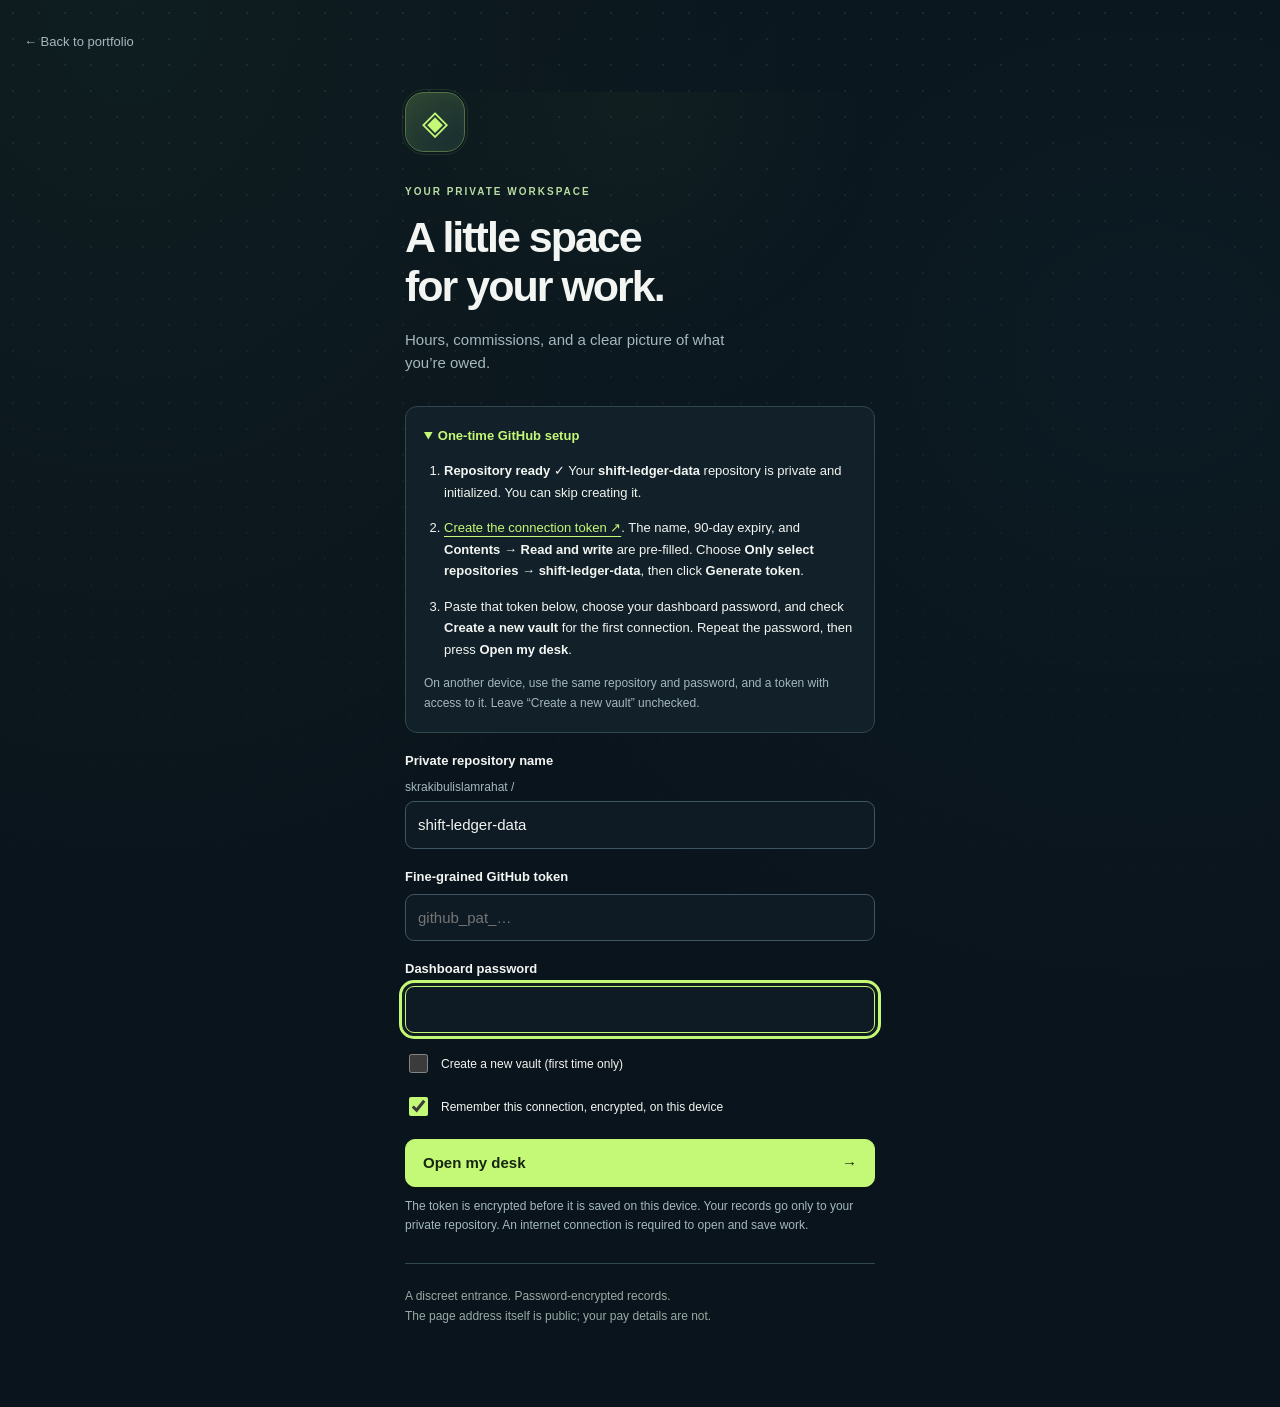
==== commit db1ffed2: "Make company note draggable and simplify dashboard and portfolio controls" ====
--- a/desk/index.html
+++ b/desk/index.html
@@ -12,15 +12,16 @@
   <link rel="stylesheet" href="./style.css?v=3">
   <link rel="stylesheet" href="./delight.css?v=3">
   <link rel="stylesheet" href="./workbench.css?v=5.1">
-  <link rel="stylesheet" href="./sticky.css?v=6">
-  <script type="module" src="./app.mjs?v=6"></script>
-  <script type="module" src="./effects.mjs?v=5"></script>
+  <link rel="stylesheet" href="./sticky.css?v=7">
+  <script type="module" src="./app.mjs?v=7"></script>
+  <script type="module" src="./effects.mjs?v=7"></script>
   <script type="module" src="./ambience.mjs?v=5.1"></script>
+  <script type="module" src="./sticky.mjs?v=7"></script>
 </head>
 <body>
   <div id="cursor-glow" aria-hidden="true"></div>
   <div id="gate" class="gate">
-    <div class="gate-toolbar"><a href="../" class="back-link">← Back to portfolio</a><div class="gate-tools"><button type="button" class="rain-button" data-device-rain>Make it rain tech <span aria-hidden="true">↘</span></button><button class="motion-toggle quiet" data-motion-toggle type="button" aria-pressed="true">Motion on</button></div></div>
+    <div class="gate-toolbar"><a href="../" class="back-link">← Back to portfolio</a></div>
     <main class="gate-card">
       <button class="brand-mark secret-key" type="button" data-secret-key aria-label="Private desk logo. Tap three times for a secret." title="Curiosity has its rewards. Try three taps.">◈</button>
       <p class="eyebrow">YOUR PRIVATE WORKSPACE</p>
@@ -66,7 +67,7 @@
     <header class="app-header">
       <div class="header-identity"><button class="secret-key" type="button" data-secret-key aria-label="Private desk logo. Tap three times for a secret." title="Curiosity has its rewards. Try three taps.">◈</button><div><span class="wordmark">Private desk<span class="brand-period">.</span></span><span class="wordmark-caption">YOUR PERSONAL WORKBENCH</span></div></div>
       <a class="portfolio-link" href="../">← Back to portfolio</a>
-      <div class="header-actions"><span id="sync-status" role="status">Connected</span><button class="motion-toggle quiet" data-motion-toggle type="button" aria-pressed="true">Motion on</button><button data-action="refresh" class="quiet">Refresh</button><button data-action="lock" class="quiet">Lock ↗</button></div>
+      <div class="header-actions"><span id="sync-status" role="status">Connected</span><button data-action="refresh" class="quiet">Refresh</button><button data-action="lock" class="quiet">Lock ↗</button></div>
     </header>
     <div class="app-shell">
       <div class="workspace-nav">
@@ -79,8 +80,9 @@
         <button class="rain-button" type="button" data-device-rain><span aria-hidden="true">✧</span> Make it rain tech <span aria-hidden="true">↘</span></button>
       </div>
       <main id="main" tabindex="-1"></main>
-      <footer class="desk-footer"><span><span class="status-dot" aria-hidden="true"></span> Your work. Safely kept.<small id="connection-label"></small></span><span>Auto-locks after 15 minutes.<small>A running shift keeps its start time.</small></span><button type="button" class="quiet" data-device-rain>Forecast: a chance of gadgets ↘</button></footer>
+      <footer class="desk-footer"><span><span class="status-dot" aria-hidden="true"></span> Your work. Safely kept.<small id="connection-label"></small></span></footer>
     </div>
+    <div id="company-note-layer"></div>
   </div>
   <div id="notice" class="notice" role="alert" hidden><span id="notice-text"></span><button data-action="dismiss" aria-label="Dismiss message">×</button></div>
   <dialog id="modal"><div class="modal-top"><p class="eyebrow" id="modal-kicker">PRIVATE DESK</p><button data-action="close-modal" aria-label="Close dialog">×</button></div><div id="modal-content"></div></dialog>
--- a/desk/sticky.css
+++ b/desk/sticky.css
@@ -1,18 +1,26 @@
 /* A small paper reminder, with its own ledger behind it. */
 .workbench-tools{display:flex;align-items:center;gap:25px;flex-shrink:0}
-.company-sticky{position:relative;isolation:isolate;display:flex;flex-direction:column;width:182px;min-height:139px;padding:21px 18px 14px;border:0;border-radius:2px 3px 19px 2px;background:linear-gradient(145deg,#fae5a1,#edd27a);color:#423616;text-align:left;box-shadow:2px 7px 12px #0003,0 1px 0 #fff7 inset;transform:rotate(3deg);transition:transform .25s,box-shadow .25s;flex-shrink:0;line-height:1.4}
+.company-sticky{position:relative;isolation:isolate;display:flex;flex-direction:column;width:182px;min-height:99px;padding:21px 18px 14px;border:0;border-radius:2px 3px 19px 2px;background:linear-gradient(145deg,#fae5a1,#edd27a);color:#423616;text-align:left;box-shadow:2px 7px 12px #0003,0 1px 0 #fff7 inset;transform:rotate(3deg);transition:transform .25s,box-shadow .25s;flex-shrink:0;line-height:1.4}
 .company-sticky::before{content:"";position:absolute;top:-9px;left:55px;width:70px;height:20px;background:#d9e1bc75;border:1px solid #f1f3d22b;transform:rotate(-7deg);box-shadow:0 1px 2px #0001}
 .company-sticky::after{content:"";position:absolute;bottom:0;right:0;width:19px;height:19px;border-radius:0 0 17px 0;background:linear-gradient(135deg,#c5a655 49%,#162a2c 52%);box-shadow:-2px -2px 4px #94701c19}
 .company-sticky:hover,.company-sticky:focus-visible{background:linear-gradient(145deg,#ffeeb4,#f0d67f);transform:rotate(0deg) translateY(-3px);box-shadow:3px 12px 23px #0004;color:#352b13}
 .company-sticky:active{transform:rotate(-1deg) translateY(1px)}
-.sticky-label{font:italic 15px Georgia,serif;letter-spacing:-.3px}.company-sticky>strong{font-size:27px;letter-spacing:-1px;line-height:1.25;margin:6px 0 3px;font-weight:600;overflow-wrap:anywhere;max-width:100%;font-variant-numeric:tabular-nums}.sticky-caption{font-size:9px;font-weight:400;color:#63532e}.sticky-open{display:flex;justify-content:space-between;gap:15px;border-top:1px solid #81662330;width:100%;padding-top:7px;margin-top:9px;font-size:9px;font-weight:500}
+.sticky-label{font:italic 15px Georgia,serif;letter-spacing:-.3px}.company-sticky>strong{font-size:27px;letter-spacing:-1px;line-height:1.25;margin:6px 0 3px;font-weight:600;overflow-wrap:anywhere;max-width:100%;font-variant-numeric:tabular-nums}
 .company-paper{position:relative;padding:24px 27px 22px;border-radius:3px 3px 24px 3px;background:repeating-linear-gradient(0deg,transparent 0,transparent 29px,#816b2310 30px),linear-gradient(125deg,#f9e8b7,#eddaa0);color:#443918;box-shadow:0 5px 15px #0003;margin-top:15px}
 .company-paper-kicker{font:9px ui-monospace,monospace;letter-spacing:1.5px;color:#736036}.company-paper h2{font:italic 25px Georgia,serif;letter-spacing:-.5px;margin:13px 0 6px}.company-paper-total{font-size:44px;font-weight:550;letter-spacing:-1.6px;line-height:1.2;overflow-wrap:anywhere;font-variant-numeric:tabular-nums}.company-paper>p{font-size:11px;margin:9px 0 18px;color:#665530}.company-paper-sums{display:flex;gap:35px;border-top:1px solid #715a1e30;padding-top:13px}.company-paper-sums>span{font-size:10px;color:#665530;min-width:0}.company-paper-sums strong{display:block;font-size:17px;font-weight:500;color:#443918;margin-top:2px;overflow-wrap:anywhere}.company-separation{font-size:11px;line-height:1.7;color:var(--muted);margin:18px 0}
 .company-quick-actions{display:grid;grid-template-columns:1fr 1fr;gap:10px}.company-quick-actions button{font-size:12px;padding:12px 10px;text-align:left}.company-quick-actions button>span{margin-right:4px}.company-history-heading{margin:27px 0 8px}.company-history-heading h3{font-size:14px}.company-history-heading button{font-size:11px}.company-records{padding:0;margin:0;list-style:none;max-height:330px;overflow:auto}.company-record{display:flex;gap:12px;align-items:center;padding:15px 0;border-top:1px solid var(--border)}.company-record-sign{display:grid;place-items:center;background:#edd47c18;color:#f0d991;border:1px solid #edd47c30;border-radius:50%;width:29px;height:29px;flex-shrink:0;font-size:17px}.company-record-sign.is-repayment{background:#78dcdf13;border-color:#78dcdf25;color:#91e3db}.company-record-copy{min-width:0;flex:1}.company-record-copy>strong{font-size:13px;font-weight:500;overflow-wrap:anywhere;white-space:pre-wrap;display:block}.company-record-copy>span{display:block;color:var(--muted);font-size:10px;margin-top:4px}.company-record-copy>small{font-size:9px}.company-record-end{text-align:right;flex-shrink:0;max-width:43%;overflow-wrap:anywhere}.company-record-end>strong{display:block;font-size:16px;font-weight:500;font-variant-numeric:tabular-nums}.company-record-end button{padding:7px 8px;min-height:34px;font-size:10px;margin-right:-8px}
 .company-empty{text-align:center;padding:22px 10px;color:var(--muted);border:1px dashed #526250;border-radius:13px}.company-empty>span{font-size:30px;color:#eddaa0}.company-empty>p{font-size:13px;margin:6px 0 12px}.company-empty>small{font-size:10px}.company-form-intro{font-size:13px}.company-form-grid{display:grid;grid-template-columns:1fr 1fr;gap:15px}.company-form-grid>div{min-width:0}#company-amount{font-size:23px;min-height:52px;color:#f1dc9c}#company-date{min-height:52px}.company-error{padding:12px;border:1px solid #b88072;border-radius:9px;background:#3c2625;color:#ffe3dc;font-size:12px;margin-top:16px}.company-form-actions{flex-wrap:wrap}
 @media(max-width:1150px){.workbench-heading{flex-wrap:wrap}.workbench-tools{margin-left:auto}}
-@media(max-width:700px){.workbench-tools{width:100%;justify-content:space-between;margin:0;gap:17px;padding:8px 4px 4px 0}.workbench-tools .date-control{width:auto;max-width:190px;flex:1;min-width:0}.company-sticky{width:158px;min-height:128px;padding:17px 14px 12px}.company-sticky::before{left:46px;width:60px;height:18px}.company-sticky>strong{font-size:25px}.sticky-label{font-size:14px}.company-paper{padding:22px}.company-paper-total{font-size:38px}.company-quick-actions button{font-size:11px}.company-record{gap:9px}.company-record-copy>strong{font-size:12px}.company-record-end>strong{font-size:14px}}
+@media(max-width:700px){.workbench-tools{width:100%;justify-content:space-between;margin:0;gap:17px;padding:8px 4px 4px 0}.workbench-tools .date-control{width:auto;max-width:190px;flex:1;min-width:0}.company-sticky{width:158px;min-height:92px;padding:17px 14px 12px}.company-sticky::before{left:46px;width:60px;height:18px}.company-sticky>strong{font-size:25px}.sticky-label{font-size:14px}.company-paper{padding:22px}.company-paper-total{font-size:38px}.company-quick-actions button{font-size:11px}.company-record{gap:9px}.company-record-copy>strong{font-size:12px}.company-record-end>strong{font-size:14px}}
 @media(max-width:380px){.company-sticky{width:145px}.company-form-grid{grid-template-columns:1fr;gap:0}.company-quick-actions{grid-template-columns:1fr}.company-paper-sums{gap:18px}.company-record-sign{display:none}}
 :root[data-motion=off] .company-sticky{transition:none}
 @media(prefers-reduced-motion:reduce){.company-sticky{transition:none}.company-sticky:hover,.company-sticky:focus-visible{transform:rotate(3deg)}}
 @media print{.company-sticky{display:none!important}}
+
+#company-note-layer{position:fixed;inset:0;z-index:26;pointer-events:none}
+#company-note-slot:empty{display:none}
+.company-sticky{cursor:grab;touch-action:none;user-select:none;-webkit-user-select:none;pointer-events:auto}
+.company-sticky.is-floating{position:absolute;margin:0}
+.company-sticky.is-dragging{cursor:grabbing;transform:rotate(-5deg) scale(1.05);transition:none;box-shadow:5px 20px 32px #0006}
+.device-cluster{pointer-events:none}
+@media print{#company-note-layer{display:none!important}}
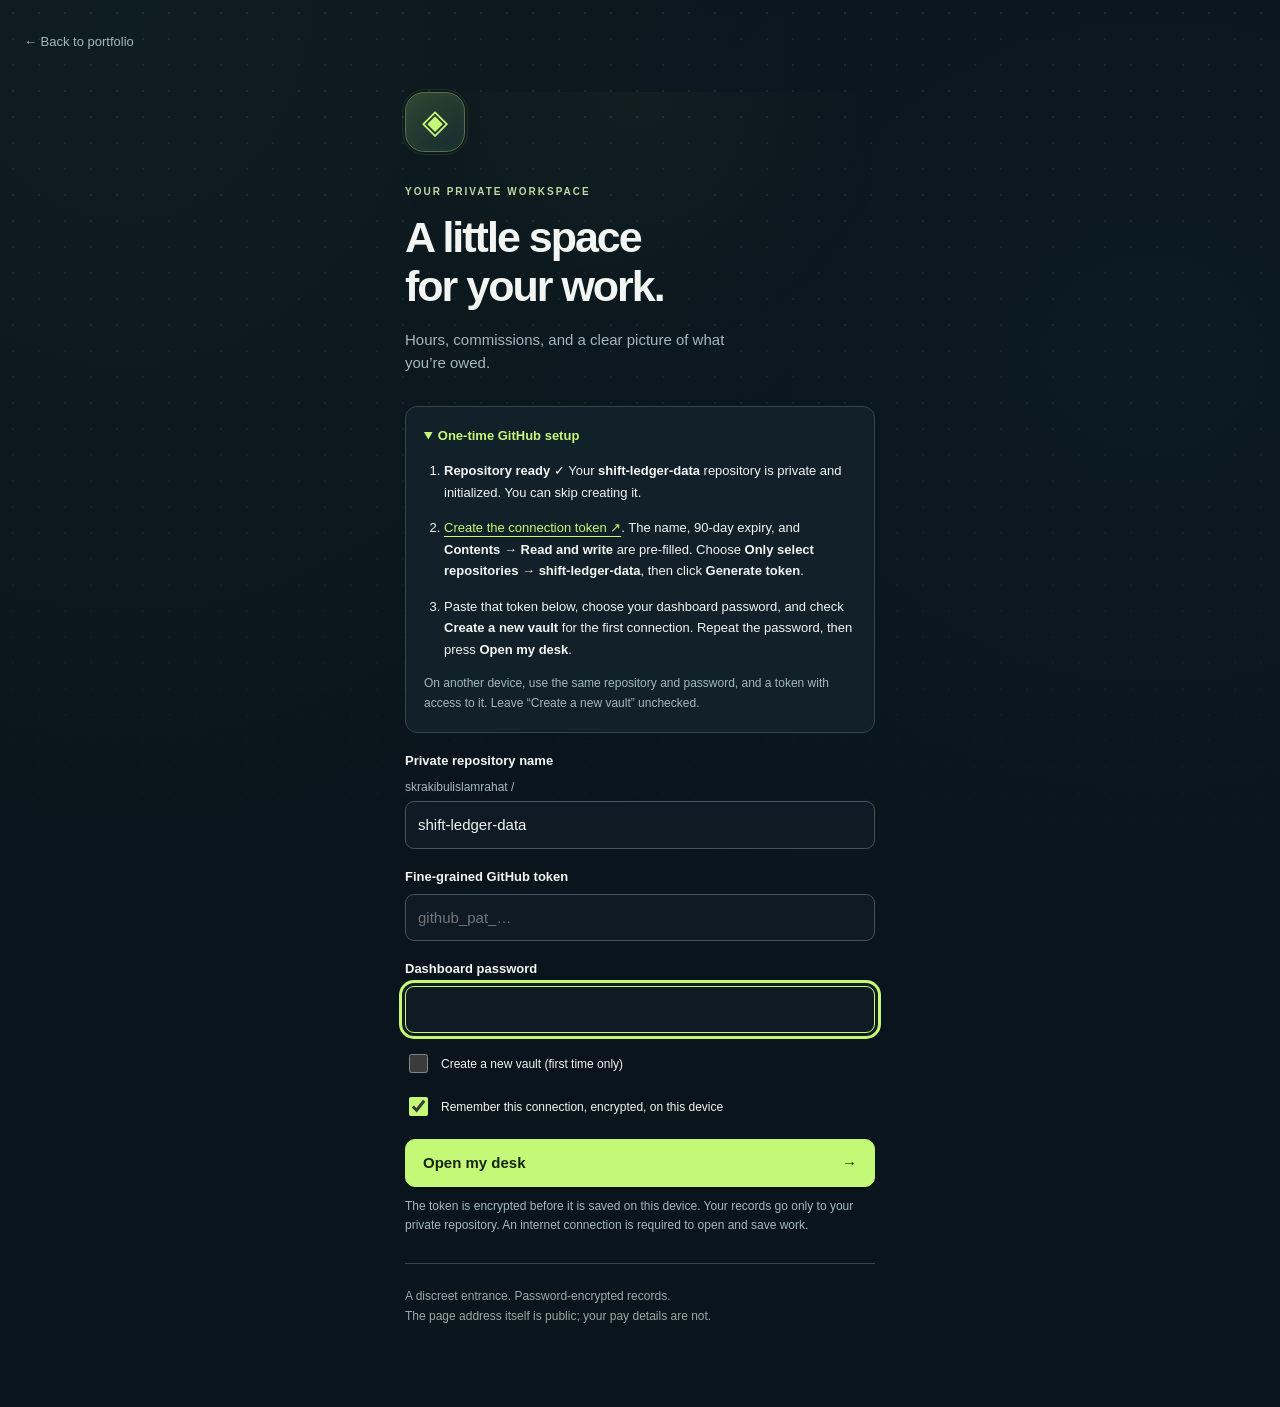
==== commit fa4a4afb: "Correct shop sales bonus tiers and preserve historical payments" ====
--- a/desk/index.html
+++ b/desk/index.html
@@ -6,14 +6,15 @@
   <meta name="robots" content="noindex,nofollow,noarchive">
   <meta name="referrer" content="no-referrer">
   <meta name="theme-color" content="#0d1620">
-  <meta http-equiv="Content-Security-Policy" content="default-src 'none'; script-src 'self'; style-src 'self'; connect-src https://api.github.com; img-src 'self' data:; font-src 'self'; base-uri 'none'; form-action 'none'; object-src 'none';">
+  <meta http-equiv="Content-Security-Policy" content="default-src 'none'; script-src 'self'; style-src 'self'; connect-src 'self' https://api.github.com; frame-src https://script.google.com https://*.googleusercontent.com; img-src 'self' data:; font-src 'self'; base-uri 'none'; form-action https://script.google.com; object-src 'none';">
   <title>Private desk</title>
   <link rel="icon" href="../favicon.ico">
   <link rel="stylesheet" href="./style.css?v=3">
   <link rel="stylesheet" href="./delight.css?v=3">
   <link rel="stylesheet" href="./workbench.css?v=5.1">
   <link rel="stylesheet" href="./sticky.css?v=7">
-  <script type="module" src="./app.mjs?v=7"></script>
+  <link rel="stylesheet" href="./payments.css?v=8">
+  <script type="module" src="./app.mjs?v=12"></script>
   <script type="module" src="./effects.mjs?v=7"></script>
   <script type="module" src="./ambience.mjs?v=5.1"></script>
   <script type="module" src="./sticky.mjs?v=7"></script>
@@ -67,7 +68,7 @@
     <header class="app-header">
       <div class="header-identity"><button class="secret-key" type="button" data-secret-key aria-label="Private desk logo. Tap three times for a secret." title="Curiosity has its rewards. Try three taps.">◈</button><div><span class="wordmark">Private desk<span class="brand-period">.</span></span><span class="wordmark-caption">YOUR PERSONAL WORKBENCH</span></div></div>
       <a class="portfolio-link" href="../">← Back to portfolio</a>
-      <div class="header-actions"><span id="sync-status" role="status">Connected</span><button data-action="refresh" class="quiet">Refresh</button><button data-action="lock" class="quiet">Lock ↗</button></div>
+      <div class="header-actions"><span id="sync-status" role="status">Connected</span><button data-action="sheet-sync" class="sheet-sync-button">Sync to sheet ↗</button><button data-action="refresh" class="quiet">Refresh</button><button data-action="lock" class="quiet">Lock ↗</button></div>
     </header>
     <div class="app-shell">
       <div class="workspace-nav">
--- a/desk/payments.css
+++ b/desk/payments.css
@@ -0,0 +1,6 @@
+.header-actions{flex-wrap:wrap}.header-actions .sheet-sync-button{border-color:#78dcdf80;color:#a1eeee;min-height:44px}
+.payment-statuses{display:flex;gap:7px;flex-wrap:wrap;margin-top:9px}.payment-chip{display:inline-block;font-size:10px;line-height:1.5;border:1px solid var(--border);border-radius:7px;padding:4px 8px;color:var(--muted)}
+.payment-chip.is-paid{color:var(--green);border-color:#c4f87755;background:#c4f8770a}.payment-chip.is-due{color:#eadcff;border-color:#c3adff50;background:#c3adff0a}
+.row-amount small{display:block;font-size:10px;color:var(--muted);font-weight:400}.selection-bar{gap:18px;flex-wrap:wrap}.selection-bar .actions{flex:1;justify-content:flex-end}.selection-bar .commission-pay{background:#c3adff;color:#20122f;border-color:#c3adff}
+.payment-day .actions{margin-top:20px}.sheet-steps{padding-left:22px;font-size:13px;color:var(--muted)}.sheet-steps li{padding:6px 0}.sheet-steps strong{color:var(--text)}.sheet-steps button{display:inline-block;margin:5px 0;white-space:normal}.sheet-panel{margin-top:25px}
+@media(max-width:700px){.header-actions{justify-content:flex-end}.header-actions .sheet-sync-button{font-size:11px}.selection-bar .actions{display:grid;grid-template-columns:repeat(2,minmax(0,1fr));gap:8px;width:100%}.selection-bar .actions button{min-width:0;white-space:normal;min-height:48px;font-size:11px;padding:9px 7px}.day-row .row-copy{min-width:0;flex-basis:calc(100% - 45px)}.day-row .row-amount{padding-left:32px}.payment-chip{font-size:9px}.payment-day .actions button{white-space:normal;flex:1;min-width:130px}.sheet-panel .actions button{flex:1;min-width:130px}}
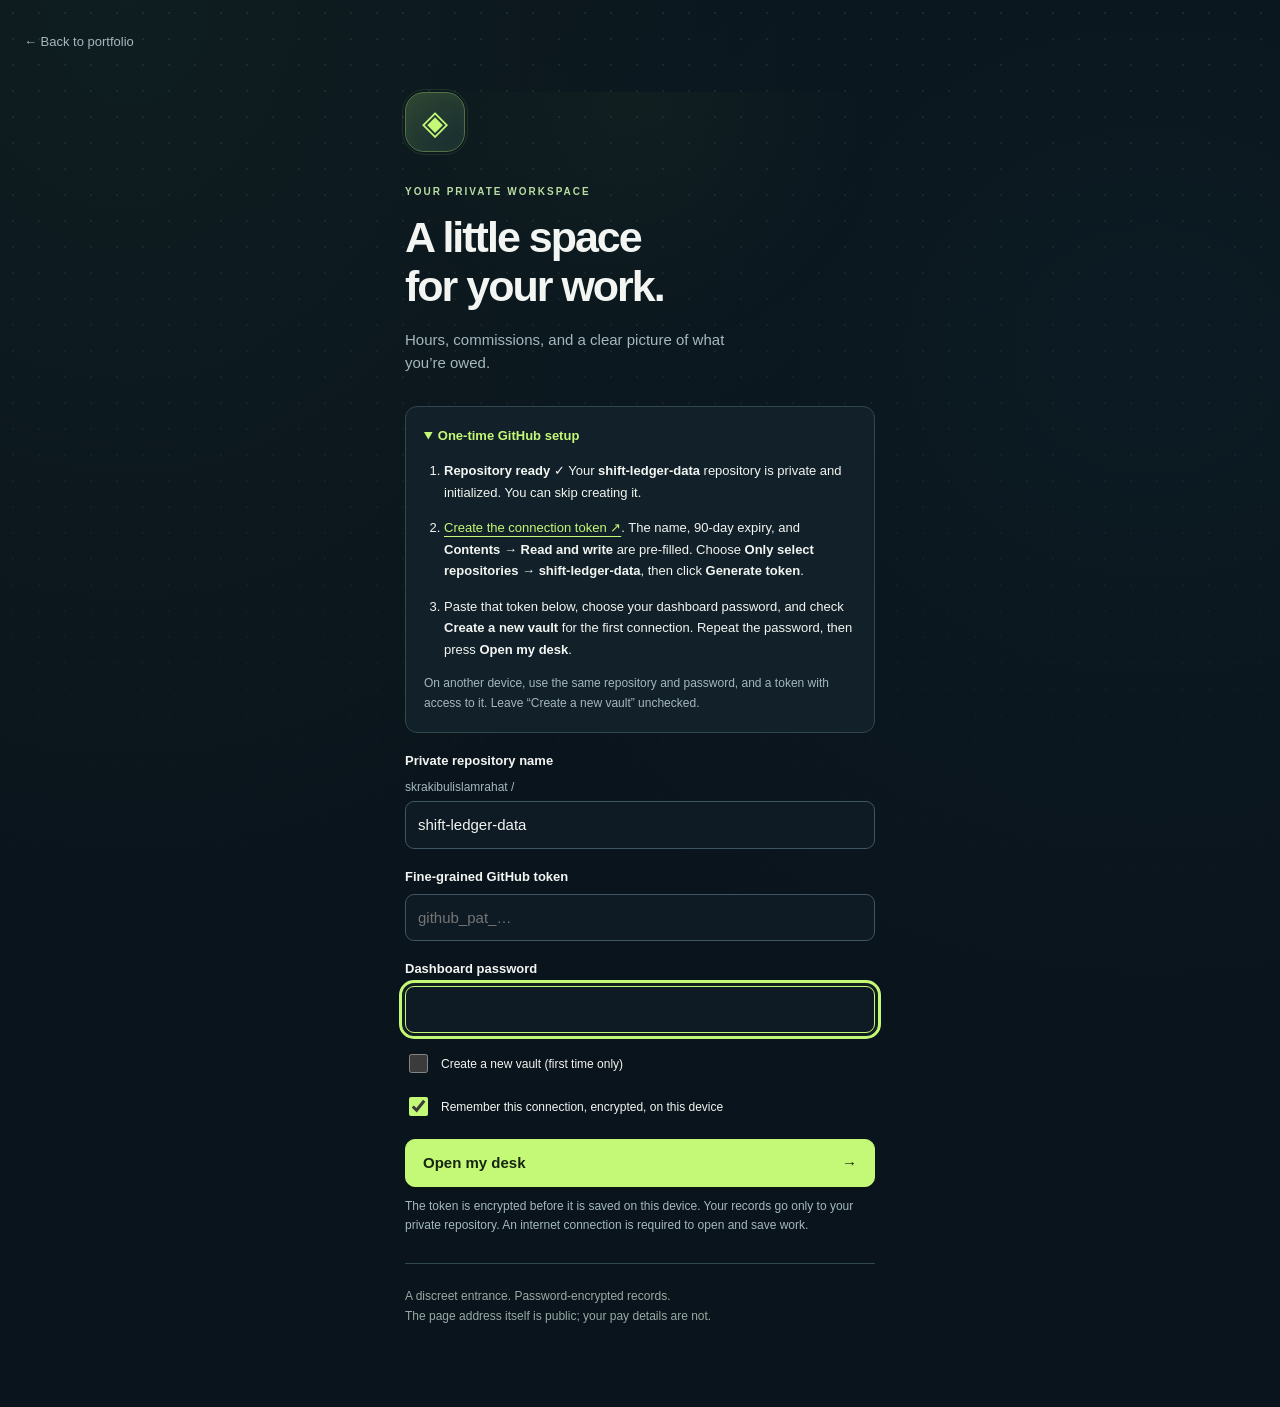
==== commit 122ec181: "Apply Dayton commission rules from September 20 without changing paid history" ====
--- a/desk/index.html
+++ b/desk/index.html
@@ -14,7 +14,7 @@
   <link rel="stylesheet" href="./workbench.css?v=5.1">
   <link rel="stylesheet" href="./sticky.css?v=7">
   <link rel="stylesheet" href="./payments.css?v=8">
-  <script type="module" src="./app.mjs?v=12"></script>
+  <script type="module" src="./app.mjs?v=13"></script>
   <script type="module" src="./effects.mjs?v=7"></script>
   <script type="module" src="./ambience.mjs?v=5.1"></script>
   <script type="module" src="./sticky.mjs?v=7"></script>
